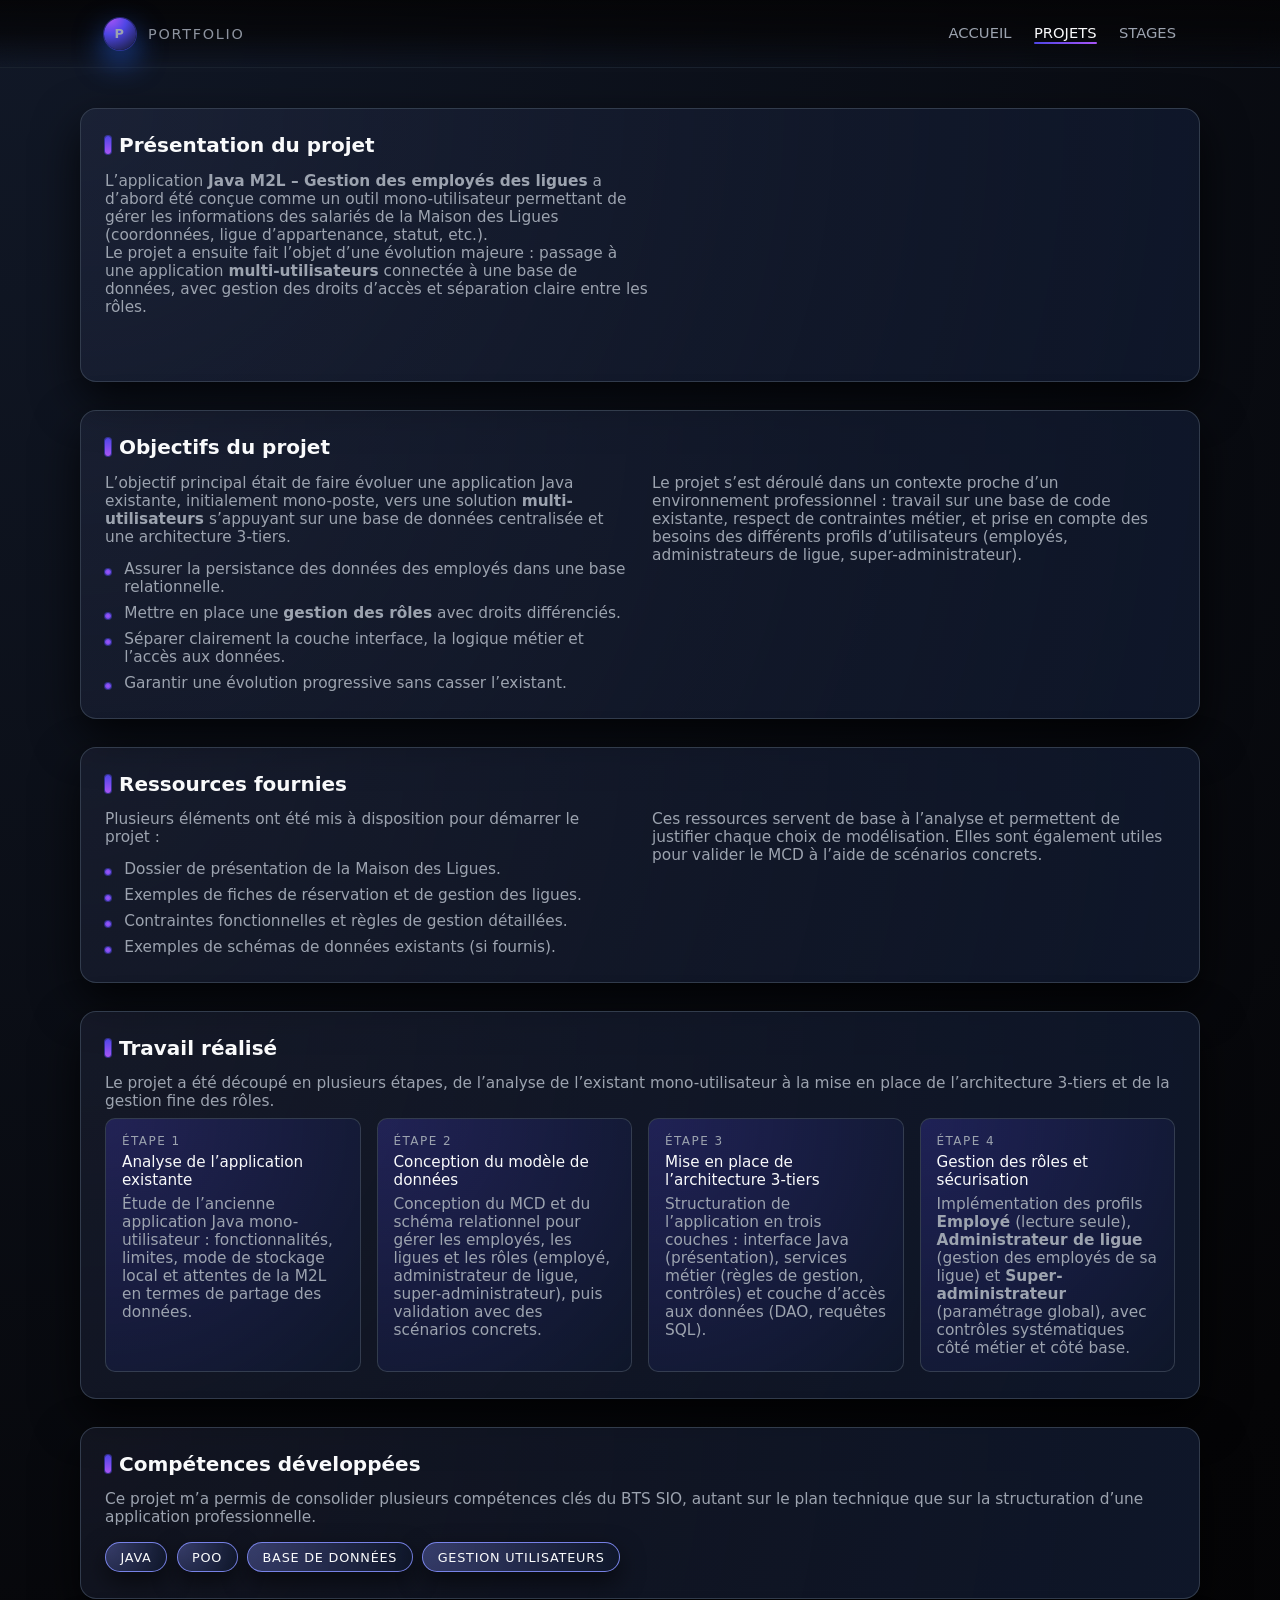
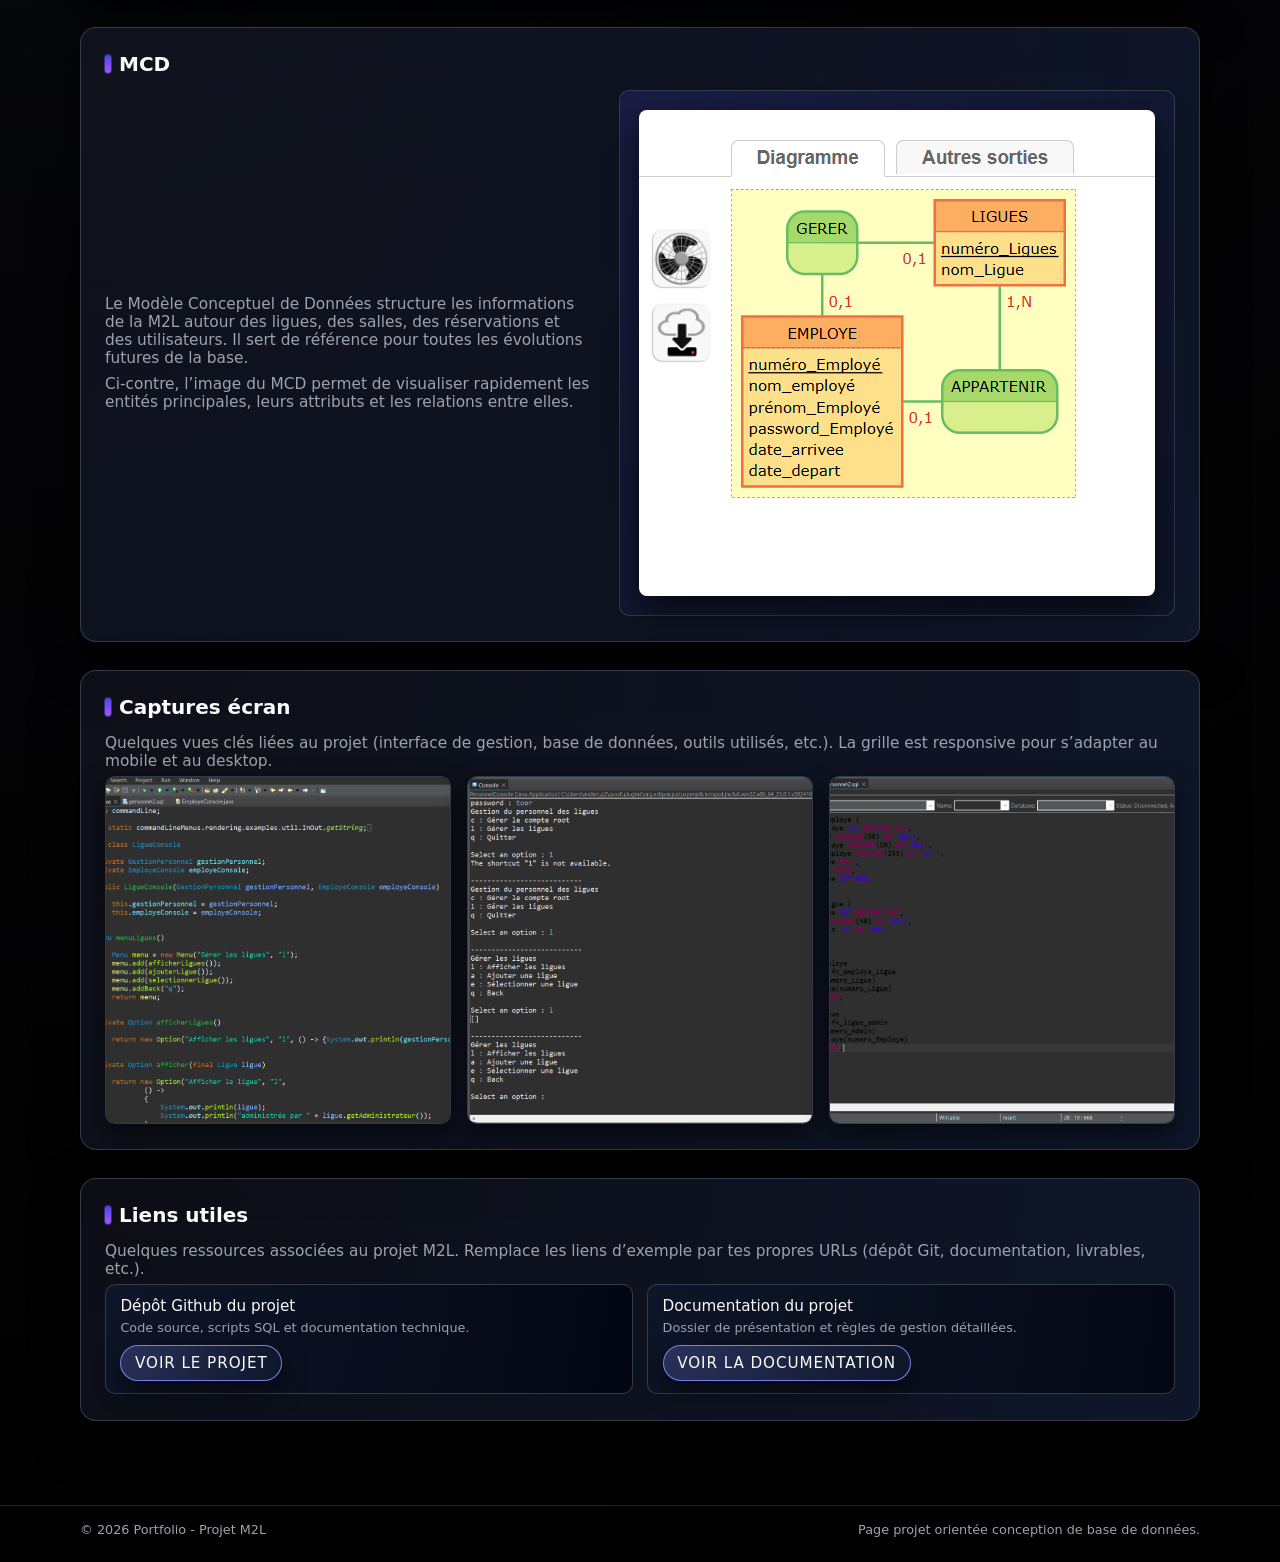
==== projets.html @ 4ee7e71b "Ajout des pages projets et stages + modification index" ====
<!DOCTYPE html>
<html lang="fr">
<head>
  <meta charset="UTF-8" />
  <meta name="viewport" content="width=device-width, initial-scale=1.0" />
  <title>Projet M2L - Portfolio</title>
  <link rel="stylesheet" href="Styles.css">
</head>
<body>
  <div class="page">
    <header>
      <div class="header-inner">
        <a href="index.html" class="logo">
          <div class="logo-mark">P</div>
          <span>PORTFOLIO</span>
        </a>
        <nav>
          <a href="index.html" class="nav-link">ACCUEIL</a>
          <a href="projets.html" class="nav-link active">PROJETS</a>
          <a href="stages.html" class="nav-link">STAGES</a>
        </nav>
      </div>
    </header>

    <main>
      <section class="container" id="presentation">
        <h2>Présentation du projet</h2>
        <div class="intro">
          <div class="intro-text">
            <p>
              L’application <strong>Java M2L – Gestion des employés des ligues</strong> a d’abord été conçue
              comme un outil mono-utilisateur permettant de gérer les informations des salariés de la Maison
              des Ligues (coordonnées, ligue d’appartenance, statut, etc.).
            </p>
            <p class="muted">
              Le projet a ensuite fait l’objet d’une évolution majeure : passage à une application
              <strong>multi-utilisateurs</strong> connectée à une base de données, avec gestion des droits
              d’accès et séparation claire entre les rôles.
            </p>
          </div>
         
        </div>
      </section>

      <section class="container" id="objectifs">
        <h2>Objectifs du projet</h2>
        <div class="grid-2">
          <div class="text-block">
            <p>
              L’objectif principal était de faire évoluer une application Java existante, initialement
              mono-poste, vers une solution <strong>multi-utilisateurs</strong> s’appuyant sur une base de
              données centralisée et une architecture 3-tiers.
            </p>
            <ul class="list">
              <li>Assurer la persistance des données des employés dans une base relationnelle.</li>
              <li>Mettre en place une <strong>gestion des rôles</strong> avec droits différenciés.</li>
              <li>Séparer clairement la couche interface, la logique métier et l’accès aux données.</li>
              <li>Garantir une évolution progressive sans casser l’existant.</li>
            </ul>
          </div>
          <div class="text-block">
            <p class="muted">
              Le projet s’est déroulé dans un contexte proche d’un environnement professionnel&nbsp;:
              travail sur une base de code existante, respect de contraintes métier, et prise en compte des
              besoins des différents profils d’utilisateurs (employés, administrateurs de ligue,
              super-administrateur).
            </p>
          </div>
        </div>
      </section>

      <section class="container" id="ressources">
        <h2>Ressources fournies</h2>
        <div class="grid-2">
          <div class="text-block">
            <p>Plusieurs éléments ont été mis à disposition pour démarrer le projet :</p>
            <ul class="list">
              <li>Dossier de présentation de la Maison des Ligues.</li>
              <li>Exemples de fiches de réservation et de gestion des ligues.</li>
              <li>Contraintes fonctionnelles et règles de gestion détaillées.</li>
              <li>Exemples de schémas de données existants (si fournis).</li>
            </ul>
          </div>
          <div class="text-block">
            <p class="muted">
              Ces ressources servent de base à l’analyse et permettent de justifier chaque choix de
              modélisation. Elles sont également utiles pour valider le MCD à l’aide de scénarios concrets.
            </p>
          </div>
        </div>
      </section>

      <section class="container" id="travail">
        <h2>Travail réalisé</h2>
        <p class="muted">
          Le projet a été découpé en plusieurs étapes, de l’analyse de l’existant mono-utilisateur à la mise
          en place de l’architecture 3-tiers et de la gestion fine des rôles.
        </p>
        <div class="work-steps">
          <div class="step-card">
            <span class="step-label">Étape 1</span>
            <span class="step-title">Analyse de l’application existante</span>
            <p class="muted">
              Étude de l’ancienne application Java mono-utilisateur&nbsp;: fonctionnalités, limites,
              mode de stockage local et attentes de la M2L en termes de partage des données.
            </p>
          </div>
          <div class="step-card">
            <span class="step-label">Étape 2</span>
            <span class="step-title">Conception du modèle de données</span>
            <p class="muted">
              Conception du MCD et du schéma relationnel pour gérer les employés, les ligues et les rôles
              (employé, administrateur de ligue, super-administrateur), puis validation avec des scénarios
              concrets.
            </p>
          </div>
          <div class="step-card">
            <span class="step-label">Étape 3</span>
            <span class="step-title">Mise en place de l’architecture 3-tiers</span>
            <p class="muted">
              Structuration de l’application en trois couches&nbsp;: interface Java (présentation), services
              métier (règles de gestion, contrôles) et couche d’accès aux données (DAO, requêtes SQL).
            </p>
          </div>
          <div class="step-card">
            <span class="step-label">Étape 4</span>
            <span class="step-title">Gestion des rôles et sécurisation</span>
            <p class="muted">
              Implémentation des profils <strong>Employé</strong> (lecture seule), <strong>Administrateur de
              ligue</strong> (gestion des employés de sa ligue) et <strong>Super-administrateur</strong>
              (paramétrage global), avec contrôles systématiques côté métier et côté base.
            </p>
          </div>
        </div>
      </section>

      <section class="container" id="competences">
        <h2>Compétences développées</h2>
        <p class="muted">
          Ce projet m’a permis de consolider plusieurs compétences clés du BTS SIO, autant sur le plan
          technique que sur la structuration d’une application professionnelle.
        </p>
        <div class="skills-badges">
          <span class="skill-badge">Java</span>
          <span class="skill-badge">POO</span>
          <span class="skill-badge">Base de données</span>
          <span class="skill-badge">Gestion utilisateurs</span>
        </div>
      </section>

      <section class="container" id="mcd">
        <h2>MCD</h2>
        <div class="mcd-wrapper">
          <div class="text-block">
            <p>
              Le Modèle Conceptuel de Données structure les informations de la M2L autour des ligues, des
              salles, des réservations et des utilisateurs. Il sert de référence pour toutes les évolutions
              futures de la base.
            </p>
            <p class="muted">
              Ci-contre, l’image du MCD permet de visualiser rapidement les entités principales, leurs
              attributs et les relations entre elles.
            </p>
          </div>
          <div class="mcd-placeholder">
            <img src="Asset/images/mcd44.png" alt="Modèle conceptuel de données de l'application Java M2L" />
          </div>
        </div>
      </section>

      <section class="container" id="captures">
        <h2>Captures écran</h2>
        <p class="muted">
          Quelques vues clés liées au projet (interface de gestion, base de données, outils utilisés, etc.).
          La grille est responsive pour s’adapter au mobile et au desktop.
        </p>
        <div class="captures-grid">
          <div class="card capture-card">
            <img src="Asset/images/interface.png" alt="Interface principale application M2L" />
          </div>
          <div class="card capture-card">
            <img src="Asset/images/console.png" alt="Gestion des employés et des ligues dans l'application M2L" />
          </div>
          <div class="card capture-card">
            <img src="Asset/images/BDD.png" alt="Écran d'administration et gestion des utilisateurs M2L" />
          </div>
        </div>
      </section>

      <section class="container" id="liens">
        <h2>Liens utiles</h2>
        <p class="muted">
          Quelques ressources associées au projet M2L. Remplace les liens d’exemple par tes propres URLs
          (dépôt Git, documentation, livrables, etc.).
        </p>
        <div class="links-list">
          <div class="link-item">
            <div class="link-title">Dépôt Github du projet</div>
            <small>Code source, scripts SQL et documentation technique.</small>
            <a href="https://github.com/diarah-zr/atelier-pro-e" target="_blank" rel="noopener noreferrer" class="btn-link">Voir le projet</a>
          </div>
          <div class="link-item">
            <div class="link-title">Documentation du projet</div>
            <small>Dossier de présentation et règles de gestion détaillées.</small>
            <a href="https://moodle.alexandre-mesle.com/mod/page/view.php?id=1007" target="_blank" rel="noopener noreferrer" class="btn-link">Voir la documentation</a>
          </div>
        </div>
      </section>
    </main>

    <footer>
      <div class="footer-inner">
        <span>© <span id="year"></span> Portfolio - Projet M2L</span>
        <span>Page projet orientée conception de base de données.</span>
      </div>
    </footer>

    <div class="lightbox" id="lightbox" aria-hidden="true">
      <div class="lightbox-inner">
        <button class="lightbox-close" type="button" aria-label="Fermer l’aperçu de l’image">&times;</button>
        <img src="" alt="" class="lightbox-image" />
      </div>
    </div>
  </div>

  <script src="Script.js"></script>
</body>
</html>
---- Styles.css ----
:root {
    --bg-color: #050507;
    --card-bg: #0f1015;
    --accent: #4f46e5;
    --accent-soft: rgba(79, 70, 229, 0.15);
    --text-main: #f9fafb;
    --text-muted: #9ca3af;
    --border-subtle: #1f2933;
    --radius-lg: 16px;
    --radius-md: 10px;
    --shadow-soft: 0 18px 45px rgba(0, 0, 0, 0.75);
    --shadow-subtle: 0 10px 30px rgba(0, 0, 0, 0.6);
    --transition-fast: 180ms ease-out;
  }

  * {
    box-sizing: border-box;
    margin: 0;
    padding: 0;
  }

  body {
    min-height: 100vh;
    font-family: system-ui, -apple-system, BlinkMacSystemFont, "Segoe UI", sans-serif;
    background: radial-gradient(circle at top left, #111827 0, #050507 55%, #000 100%);
    color: var(--text-main);
    -webkit-font-smoothing: antialiased;
  }

  a {
    color: inherit;
    text-decoration: none;
  }

  .page {
    display: flex;
    flex-direction: column;
    min-height: 100vh;
  }

  header {
    position: sticky;
    top: 0;
    z-index: 50;
    backdrop-filter: blur(14px);
    background: linear-gradient(to bottom, rgba(5, 5, 7, 0.95), rgba(5, 5, 7, 0.75), transparent);
    border-bottom: 1px solid rgba(31, 41, 55, 0.8);
  }

  .header-inner {
    max-width: 1120px;
    margin: 0 auto;
    padding: 1.1rem 1.5rem;
    display: flex;
    align-items: center;
    justify-content: space-between;
    gap: 1.5rem;
  }

  .logo {
    display: flex;
    align-items: center;
    gap: 0.75rem;
    letter-spacing: 0.12em;
    font-size: 0.9rem;
    text-transform: uppercase;
    color: var(--text-muted);
  }

  .logo-mark {
    width: 32px;
    height: 32px;
    border-radius: 999px;
    background: radial-gradient(circle at 20% 0, #a855f7, #4f46e5 40%, #111827 100%);
    box-shadow:
      0 0 0 1px rgba(79, 70, 229, 0.45),
      0 12px 30px rgba(37, 99, 235, 0.7);
    display: flex;
    align-items: center;
    justify-content: center;
    font-weight: 700;
    font-size: 0.8rem;
  }

  .logo span:last-child {
    opacity: 0.9;
  }

  nav {
    display: flex;
    align-items: center;
    gap: 1.4rem;
    font-size: 0.92rem;
  }

  .nav-link {
    position: relative;
    color: var(--text-muted);
    padding-bottom: 0.2rem;
    transition: color var(--transition-fast);
  }

  .nav-link::after {
    content: "";
    position: absolute;
    left: 0;
    bottom: 0;
    width: 0;
    height: 2px;
    border-radius: 999px;
    background: linear-gradient(to right, #4f46e5, #a855f7);
    transition: width var(--transition-fast);
  }

  .nav-link:hover {
    color: var(--text-main);
  }

  .nav-link:hover::after {
    width: 100%;
  }

  .nav-link.active {
    color: var(--text-main);
  }

  .nav-link.active::after {
    width: 100%;
  }

  main {
    flex: 1;
    padding: 2.5rem 1.5rem 3.5rem;
  }

  .intro {
    max-width: 1120px;
    margin: 0 auto 2.5rem;
    display: grid;
    grid-template-columns: minmax(0, 2.2fr) minmax(0, 1.3fr);
    gap: 2.5rem;
    align-items: center;
  }

  .intro-text h1 {
    font-size: clamp(2.1rem, 3vw, 2.6rem);
    line-height: 1.2;
    margin-bottom: 0.9rem;
  }

  .intro-text h1 span {
    background: linear-gradient(to right, #6366f1, #a855f7);
    -webkit-background-clip: text;
    color: transparent;
  }

  .intro-text p {
    color: var(--text-muted);
    font-size: 0.98rem;
    max-width: 34rem;
  }

  .intro-meta {
    display: grid;
    grid-template-columns: repeat(auto-fit, minmax(110px, 1fr));
    gap: 0.9rem;
  }

  .pill {
    border-radius: 999px;
    padding: 0.65rem 0.9rem;
    border: 1px solid rgba(55, 65, 81, 0.9);
    background: radial-gradient(circle at top left, rgba(79, 70, 229, 0.2), rgba(15, 23, 42, 0.95));
    box-shadow: var(--shadow-subtle);
    display: flex;
    flex-direction: column;
    gap: 0.12rem;
  }

  .pill-label {
    font-size: 0.7rem;
    text-transform: uppercase;
    letter-spacing: 0.12em;
    color: var(--text-muted);
  }

  .pill-value {
    font-size: 0.86rem;
  }

  section.container {
    max-width: 1120px;
    margin: 0 auto 1.75rem;
    padding: 1.5rem 1.5rem 1.6rem;
    border-radius: var(--radius-lg);
    background: radial-gradient(circle at top left, rgba(148, 163, 253, 0.08), rgba(15, 23, 42, 0.98));
    border: 1px solid rgba(55, 65, 81, 0.9);
    box-shadow: var(--shadow-soft);
  }

  section.container h2 {
    font-size: 1.25rem;
    margin-bottom: 0.9rem;
    display: flex;
    align-items: center;
    gap: 0.5rem;
  }

  section.container h2::before {
    content: "";
    width: 6px;
    height: 18px;
    border-radius: 999px;
    background: linear-gradient(to bottom, #4f46e5, #a855f7);
    box-shadow: 0 0 0 1px rgba(79, 70, 229, 0.55);
  }

  section.container p,
  section.container li {
    font-size: 0.96rem;
    color: var(--text-muted);
  }

  .text-block {
    display: flex;
    flex-direction: column;
    gap: 0.5rem;
  }

  .muted {
    color: var(--text-muted);
  }

  .skills-badges {
    display: flex;
    flex-wrap: wrap;
    gap: 0.6rem;
    margin-top: 1rem;
  }

  .skill-badge {
    padding: 0.4rem 0.9rem;
    border-radius: 999px;
    font-size: 0.8rem;
    letter-spacing: 0.06em;
    text-transform: uppercase;
    border: 1px solid rgba(129, 140, 248, 0.9);
    background:
      radial-gradient(circle at top left, rgba(129, 140, 248, 0.35), rgba(15, 23, 42, 0.95));
    box-shadow: 0 10px 25px rgba(0, 0, 0, 0.55);
    color: var(--text-main);
    white-space: nowrap;
    transition:
      transform var(--transition-fast),
      box-shadow var(--transition-fast),
      border-color var(--transition-fast),
      background var(--transition-fast);
  }

  .skill-badge:hover {
    transform: translateY(-2px);
    box-shadow: var(--shadow-subtle);
    border-color: rgba(196, 181, 253, 0.95);
    background:
      radial-gradient(circle at top left, rgba(196, 181, 253, 0.4), rgba(15, 23, 42, 0.98));
  }

  .lightbox {
    position: fixed;
    inset: 0;
    background: rgba(0, 0, 0, 0.8);
    display: flex;
    align-items: center;
    justify-content: center;
    opacity: 0;
    pointer-events: none;
    transition: opacity var(--transition-fast);
    z-index: 90;
  }

  .lightbox.is-open {
    opacity: 1;
    pointer-events: auto;
  }

  .lightbox-inner {
    position: relative;
    max-width: 90vw;
    max-height: 85vh;
    border-radius: var(--radius-lg);
    background: radial-gradient(circle at top left, rgba(55, 65, 81, 0.6), rgba(15, 23, 42, 0.98));
    border: 1px solid rgba(55, 65, 81, 0.9);
    box-shadow: 0 25px 70px rgba(0, 0, 0, 0.9);
    overflow: hidden;
    transform: scale(0.96);
    opacity: 0.98;
    transition: transform var(--transition-fast);
  }

  .lightbox.is-open .lightbox-inner {
    transform: scale(1);
  }

  .lightbox-image {
    display: block;
    max-width: 90vw;
    max-height: 85vh;
    width: auto;
    height: auto;
    object-fit: contain;
  }

  .lightbox-close {
    position: absolute;
    top: 0.75rem;
    right: 0.85rem;
    width: 32px;
    height: 32px;
    border-radius: 999px;
    border: 1px solid rgba(148, 163, 253, 0.9);
    background: rgba(15, 23, 42, 0.95);
    color: var(--text-main);
    font-size: 1.3rem;
    line-height: 1;
    cursor: pointer;
    display: flex;
    align-items: center;
    justify-content: center;
    transition:
      background var(--transition-fast),
      transform var(--transition-fast),
      box-shadow var(--transition-fast);
  }

  .lightbox-close:hover {
    background: rgba(55, 65, 81, 0.95);
    transform: translateY(-1px);
    box-shadow: 0 10px 25px rgba(0, 0, 0, 0.7);
  }

  .grid-2 {
    display: grid;
    grid-template-columns: repeat(2, minmax(0, 1fr));
    gap: 1.5rem;
  }

  .list {
    list-style: none;
    display: flex;
    flex-direction: column;
    gap: 0.5rem;
    margin-top: 0.4rem;
  }

  .list li {
    position: relative;
    padding-left: 1.2rem;
  }

  .list li::before {
    content: "";
    position: absolute;
    left: 0;
    top: 0.55rem;
    width: 6px;
    height: 6px;
    border-radius: 999px;
    background: radial-gradient(circle, #a855f7, #4f46e5);
    box-shadow: 0 0 0 1px rgba(79, 70, 229, 0.5);
  }

  .work-steps {
    display: grid;
    grid-template-columns: repeat(auto-fit, minmax(210px, 1fr));
    gap: 1rem;
    margin-top: 0.5rem;
  }

  .step-card {
    border-radius: var(--radius-md);
    border: 1px solid rgba(55, 65, 81, 0.9);
    background: radial-gradient(circle at top left, rgba(79, 70, 229, 0.25), rgba(15, 23, 42, 0.98));
    padding: 0.9rem 1rem;
    display: flex;
    flex-direction: column;
    gap: 0.35rem;
  }

  .step-label {
    font-size: 0.75rem;
    text-transform: uppercase;
    letter-spacing: 0.12em;
    color: var(--text-muted);
  }

  .step-title {
    font-size: 0.95rem;
    font-weight: 500;
  }

  .mcd-wrapper {
    display: grid;
    grid-template-columns: minmax(0, 1.4fr) minmax(0, 1.6fr);
    gap: 1.75rem;
    align-items: center;
    margin-top: 0.3rem;
  }

  .mcd-placeholder {
    border-radius: var(--radius-md);
    border: 1px solid rgba(55, 65, 81, 0.9);
    background: radial-gradient(circle at top left, rgba(79, 70, 229, 0.18), rgba(15, 23, 42, 0.98));
    padding: 1.2rem;
    display: flex;
    flex-direction: column;
    justify-content: center;
    align-items: center;
    text-align: center;
  }

  .mcd-placeholder img {
    max-width: 600px;
    width: 100%;
    height: auto;
    border-radius: calc(var(--radius-md) - 2px);
    box-shadow: 0 14px 35px rgba(0, 0, 0, 0.7);
    display: block;
  }

  .captures-grid {
    display: grid;
    grid-template-columns: repeat(3, minmax(0, 1fr));
    gap: 1rem;
    margin-top: 0.4rem;
  }

  .capture-card,
  .card {
    position: relative;
    overflow: hidden;
    border-radius: var(--radius-md);
    border: 1px solid rgba(55, 65, 81, 0.9);
    background: radial-gradient(circle at top left, rgba(17, 24, 39, 0.9), rgba(3, 7, 18, 0.9));
    min-height: 160px;
    display: flex;
    align-items: center;
    justify-content: center;
    color: var(--text-muted);
    font-size: 0.9rem;
    text-align: center;
    padding: 0;
    cursor: default;
    box-shadow: 0 10px 25px rgba(0, 0, 0, 0.6);
    transition:
      transform var(--transition-fast),
      box-shadow var(--transition-fast),
      border-color var(--transition-fast);
  }

  .capture-card::after,
  .card::after {
    content: "";
    position: absolute;
    inset: 0;
    background: radial-gradient(circle at top left, rgba(79, 70, 229, 0.25), transparent 60%);
    opacity: 0;
    transition: opacity var(--transition-fast);
    pointer-events: none;
  }

  .capture-card img,
  .card img {
    width: 100%;
    height: 100%;
    object-fit: cover;
    border-radius: calc(var(--radius-md) - 2px);
    transform: scale(1);
    transition: transform var(--transition-fast);
    display: block;
  }

  .capture-card:hover,
  .card:hover {
    transform: translateY(-4px);
    box-shadow: var(--shadow-subtle);
    border-color: rgba(129, 140, 248, 0.9);
  }

  .capture-card:hover::after,
  .card:hover::after {
    opacity: 1;
  }

  .capture-card:hover img,
  .card:hover img {
    transform: scale(1.03);
  }

  .links-list {
    display: grid;
    grid-template-columns: repeat(auto-fit, minmax(210px, 1fr));
    gap: 0.9rem;
    margin-top: 0.4rem;
  }

  .link-item {
    border-radius: var(--radius-md);
    border: 1px solid rgba(55, 65, 81, 0.9);
    background: radial-gradient(circle at top left, rgba(15, 23, 42, 0.95), rgba(3, 7, 18, 0.95));
    padding: 0.75rem 0.9rem;
    display: flex;
    flex-direction: column;
    gap: 0.3rem;
    transition: border-color var(--transition-fast), box-shadow var(--transition-fast), transform var(--transition-fast);
  }

  .link-title {
    font-size: 0.95rem;
    color: var(--text-main);
  }

  .link-item a {
    font-size: 0.95rem;
    color: var(--text-main);
  }

  .btn-link {
    align-self: flex-start;
    margin-top: 0.35rem;
    padding: 0.5rem 0.85rem;
    border-radius: 999px;
    border: 1px solid rgba(129, 140, 248, 0.9);
    background: radial-gradient(circle at top left, rgba(129, 140, 248, 0.25), rgba(15, 23, 42, 0.95));
    box-shadow: 0 10px 25px rgba(0, 0, 0, 0.55);
    font-size: 0.82rem;
    letter-spacing: 0.06em;
    text-transform: uppercase;
    transition:
      transform var(--transition-fast),
      box-shadow var(--transition-fast),
      border-color var(--transition-fast),
      background var(--transition-fast);
  }

  .btn-link:hover {
    transform: translateY(-1px);
    box-shadow: var(--shadow-subtle);
    border-color: rgba(196, 181, 253, 0.95);
    background: radial-gradient(circle at top left, rgba(196, 181, 253, 0.28), rgba(15, 23, 42, 0.98));
  }

  .link-item small {
    font-size: 0.8rem;
    color: var(--text-muted);
  }

  .link-item:hover {
    border-color: rgba(129, 140, 248, 0.95);
    transform: translateY(-2px);
    box-shadow: var(--shadow-subtle);
  }

  footer {
    border-top: 1px solid rgba(31, 41, 55, 0.9);
    padding: 1rem 1.5rem 1.6rem;
    color: var(--text-muted);
    font-size: 0.8rem;
  }

  .footer-inner {
    max-width: 1120px;
    margin: 0 auto;
    display: flex;
    justify-content: space-between;
    gap: 1rem;
    flex-wrap: wrap;
  }

  /* Responsif */
  @media (max-width: 1024px) {
    .captures-grid {
      grid-template-columns: repeat(2, minmax(0, 1fr));
    }
  }

  @media (max-width: 900px) {
    .intro {
      grid-template-columns: minmax(0, 1fr);
    }

    .intro-meta {
      max-width: 20rem;
    }

    .mcd-wrapper {
      grid-template-columns: minmax(0, 1fr);
    }
  }

  @media (max-width: 720px) {
    .header-inner {
      padding-inline: 1.1rem;
    }

    nav {
      gap: 1rem;
      font-size: 0.86rem;
    }

    main {
      padding-inline: 1.1rem;
      padding-top: 2rem;
    }

    section.container {
      padding-inline: 1.2rem;
    }

    .grid-2 {
      grid-template-columns: minmax(0, 1fr);
    }

    .captures-grid {
      grid-template-columns: minmax(0, 1fr);
    }
  }
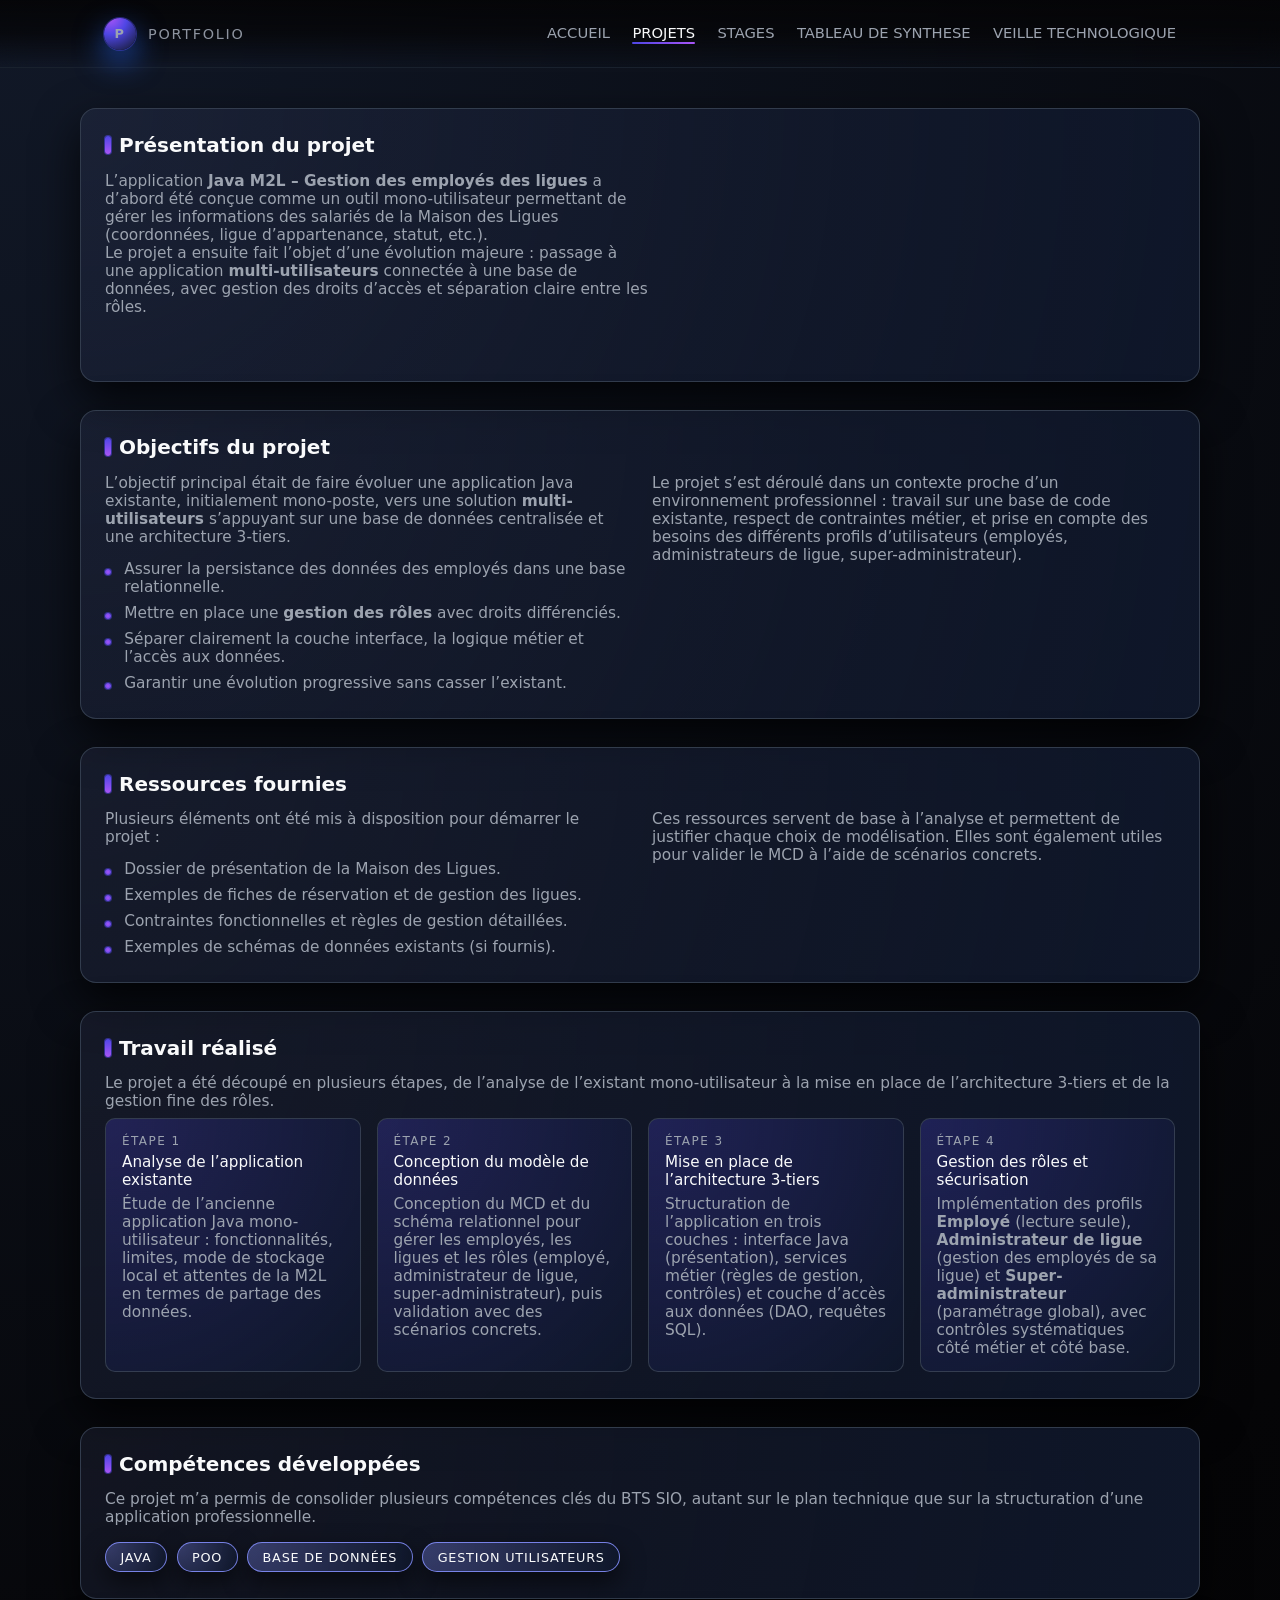
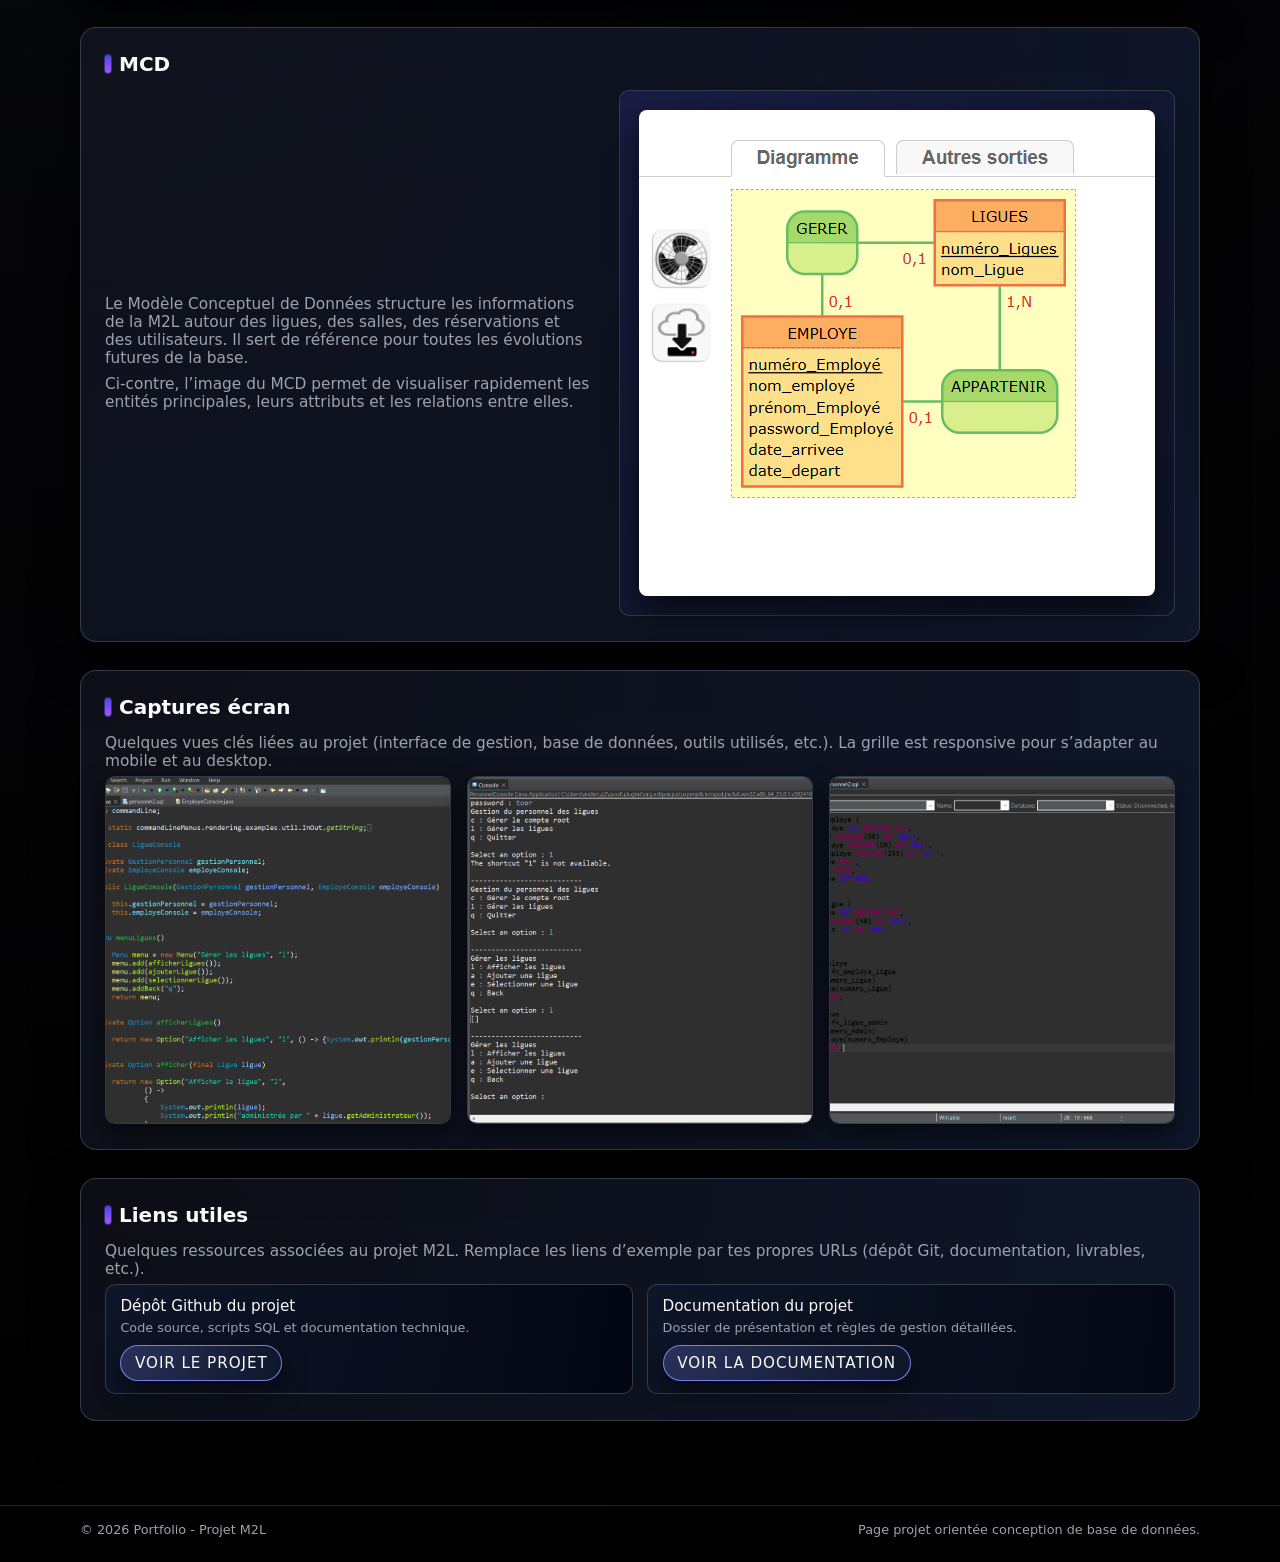
==== commit bbe4a01c: "Ajout des pages tableau et veille" ====
--- a/projets.html
+++ b/projets.html
@@ -18,6 +18,8 @@
           <a href="index.html" class="nav-link">ACCUEIL</a>
           <a href="projets.html" class="nav-link active">PROJETS</a>
           <a href="stages.html" class="nav-link">STAGES</a>
+          <a href="tableau-synthese.html" class="nav-link">TABLEAU DE SYNTHESE</a>
+          <a href="veille-technologique.html" class="nav-link">VEILLE TECHNOLOGIQUE</a>
         </nav>
       </div>
     </header>
--- a/Styles.css
+++ b/Styles.css
@@ -549,6 +549,44 @@
     background: radial-gradient(circle at top left, rgba(196, 181, 253, 0.28), rgba(15, 23, 42, 0.98));
   }
 
+  /* Tableau de synthèse */
+  .synthese-wrapper {
+    display: flex;
+    flex-direction: column;
+    gap: 1.1rem;
+  }
+
+  .synthese-viewer {
+    border-radius: var(--radius-md);
+    border: 1px dashed rgba(75, 85, 99, 0.9);
+    background: radial-gradient(circle at top left, rgba(31, 41, 55, 0.75), rgba(3, 7, 18, 0.95));
+    padding: 1.4rem 1.2rem;
+    min-height: 220px;
+    display: flex;
+    align-items: center;
+    justify-content: center;
+    text-align: center;
+  }
+
+  .synthese-viewer img,
+  .synthese-viewer iframe {
+    max-width: 100%;
+    max-height: 70vh;
+    border-radius: calc(var(--radius-md) - 2px);
+    border: 1px solid rgba(55, 65, 81, 0.9);
+    box-shadow: 0 18px 40px rgba(0, 0, 0, 0.8);
+    background: #000;
+  }
+
+  .synthese-placeholder-text {
+    font-size: 0.9rem;
+    color: var(--text-muted);
+  }
+
+  .synthese-actions {
+    margin-top: 0.3rem;
+  }
+
   .link-item small {
     font-size: 0.8rem;
     color: var(--text-muted);
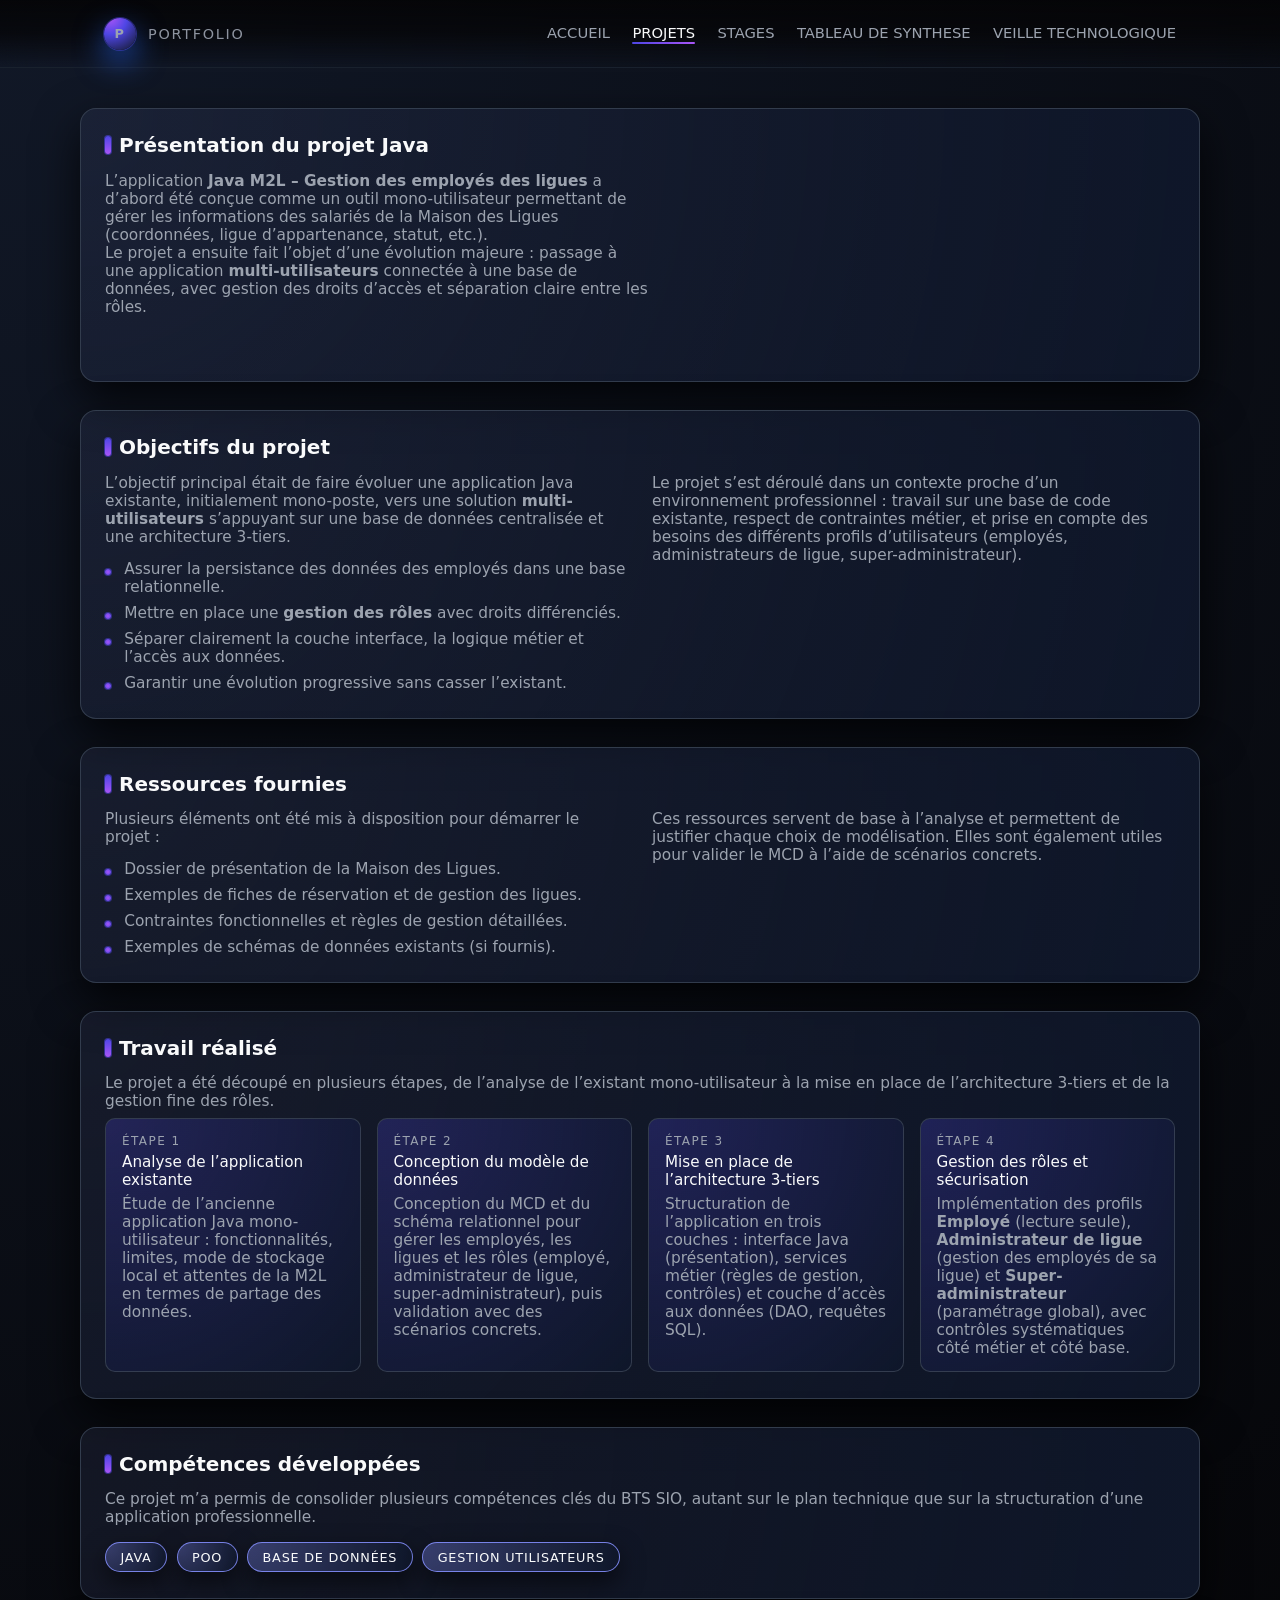
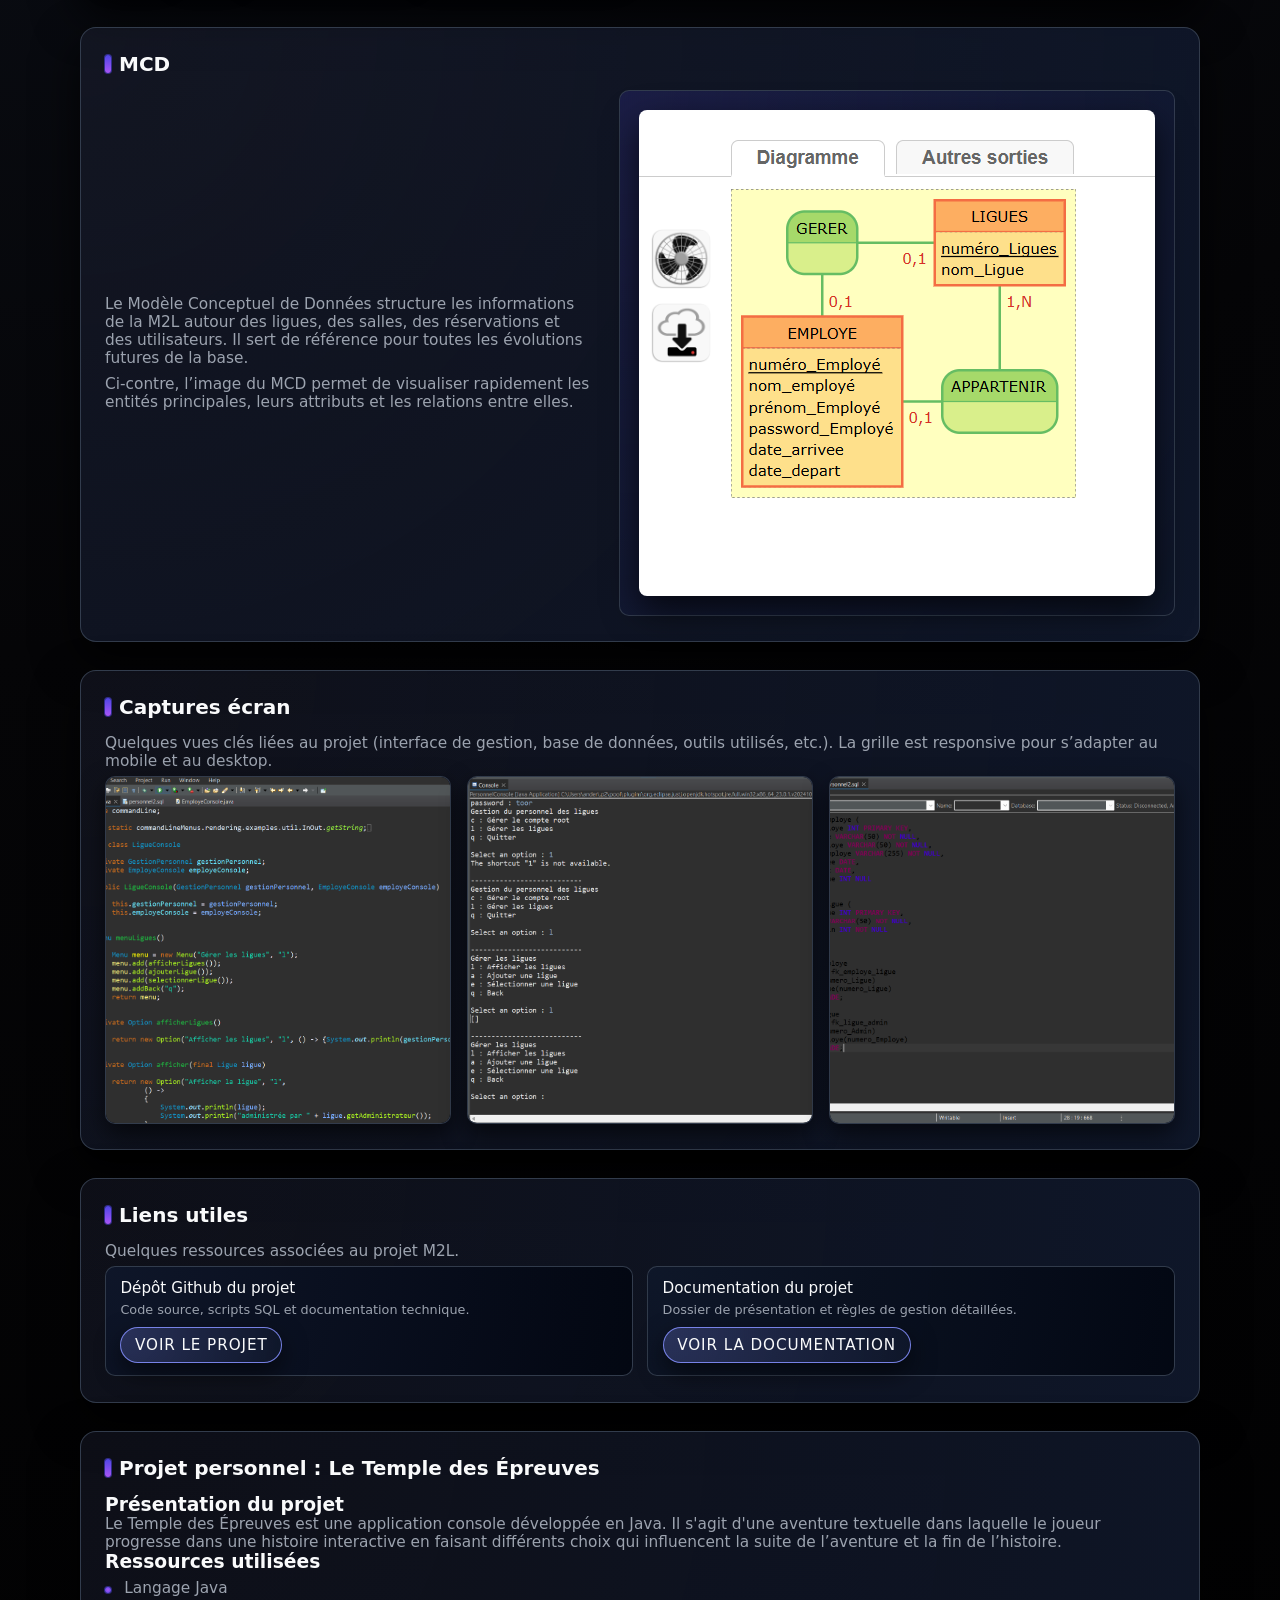
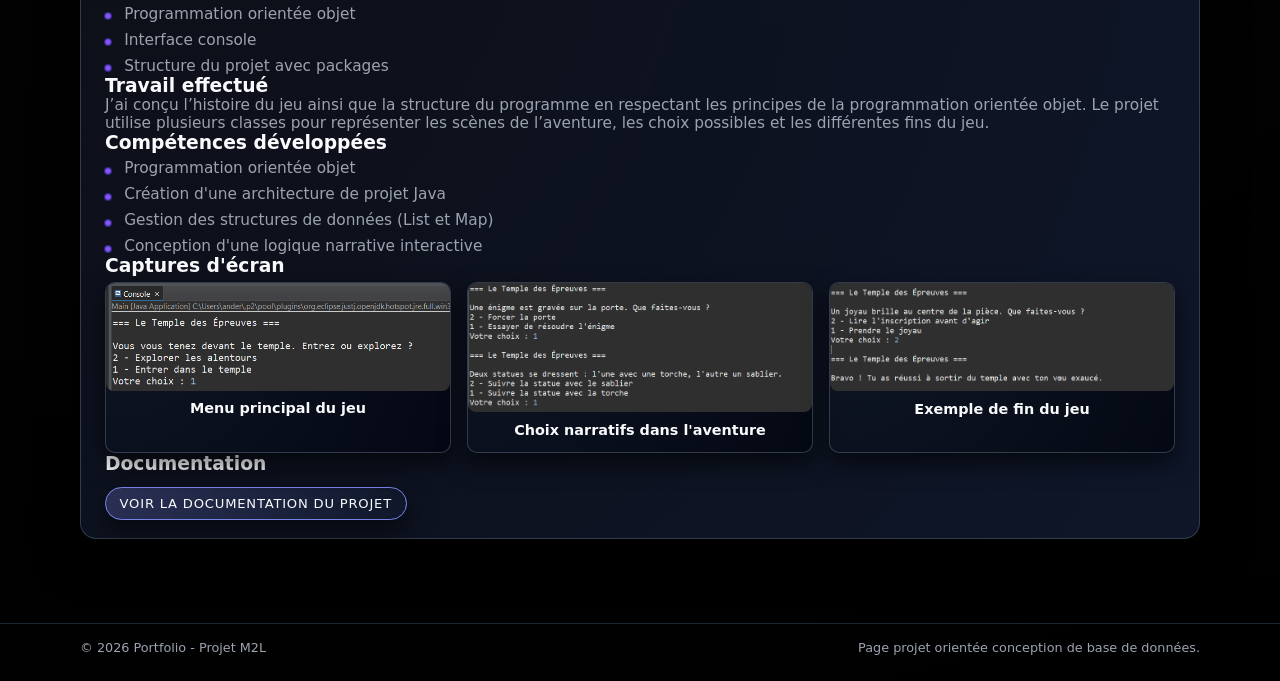
==== commit b56ce523: "maj" ====
--- a/projets.html
+++ b/projets.html
@@ -26,7 +26,7 @@
 
     <main>
       <section class="container" id="presentation">
-        <h2>Présentation du projet</h2>
+        <h2>Présentation du projet Java</h2>
         <div class="intro">
           <div class="intro-text">
             <p>
@@ -178,13 +178,13 @@
         </p>
         <div class="captures-grid">
           <div class="card capture-card">
-            <img src="Asset/images/interface.png" alt="Interface principale application M2L" />
+            <img src="Asset/images/interface.png" alt="Interface principale application M2L" class="lightbox-trigger" />
           </div>
           <div class="card capture-card">
-            <img src="Asset/images/console.png" alt="Gestion des employés et des ligues dans l'application M2L" />
+            <img src="Asset/images/console.png" alt="Gestion des employés et des ligues dans l'application M2L" class="lightbox-trigger" />
           </div>
           <div class="card capture-card">
-            <img src="Asset/images/BDD.png" alt="Écran d'administration et gestion des utilisateurs M2L" />
+            <img src="Asset/images/BDD.png" alt="Écran d'administration et gestion des utilisateurs M2L" class="lightbox-trigger" />
           </div>
         </div>
       </section>
@@ -192,8 +192,7 @@
       <section class="container" id="liens">
         <h2>Liens utiles</h2>
         <p class="muted">
-          Quelques ressources associées au projet M2L. Remplace les liens d’exemple par tes propres URLs
-          (dépôt Git, documentation, livrables, etc.).
+          Quelques ressources associées au projet M2L.
         </p>
         <div class="links-list">
           <div class="link-item">
@@ -207,6 +206,66 @@
             <a href="https://moodle.alexandre-mesle.com/mod/page/view.php?id=1007" target="_blank" rel="noopener noreferrer" class="btn-link">Voir la documentation</a>
           </div>
         </div>
+      </section>
+
+      <section class="container" id="projet-temple-epreuves">
+        <h2>Projet personnel : Le Temple des Épreuves</h2>
+
+        <h3>Présentation du projet</h3>
+        <p>
+          Le Temple des Épreuves est une application console développée en Java.
+          Il s'agit d'une aventure textuelle dans laquelle le joueur progresse dans une
+          histoire interactive en faisant différents choix qui influencent la suite
+          de l’aventure et la fin de l’histoire.
+        </p>
+
+        <h3>Ressources utilisées</h3>
+        <ul class="list">
+          <li>Langage Java</li>
+          <li>Programmation orientée objet</li>
+          <li>Interface console</li>
+          <li>Structure du projet avec packages</li>
+        </ul>
+
+        <h3>Travail effectué</h3>
+        <p>
+          J’ai conçu l’histoire du jeu ainsi que la structure du programme en respectant
+          les principes de la programmation orientée objet. Le projet utilise plusieurs
+          classes pour représenter les scènes de l’aventure, les choix possibles et les
+          différentes fins du jeu.
+        </p>
+
+        <h3>Compétences développées</h3>
+        <ul class="list">
+          <li>Programmation orientée objet</li>
+          <li>Création d'une architecture de projet Java</li>
+          <li>Gestion des structures de données (List et Map)</li>
+          <li>Conception d'une logique narrative interactive</li>
+        </ul>
+
+        <h3>Captures d'écran</h3>
+        <div class="cards-grid">
+          <div class="card">
+            <img src="Asset/images/TDE1.png" class="lightbox-trigger" alt="Capture écran 1">
+            <h4>Menu principal du jeu</h4>
+          </div>
+
+          <div class="card">
+            <img src="Asset/images/TDE2.png" class="lightbox-trigger" alt="Capture écran 2">
+            <h4>Choix narratifs dans l'aventure</h4>
+          </div>
+
+          <div class="card">
+            <img src="Asset/images/TDE3.png" class="lightbox-trigger" alt="Capture écran 3">
+            <h4>Exemple de fin du jeu</h4>
+          </div>
+        </div>
+
+        <h3>Documentation</h3>
+        <br>
+        <a href="assets/docs/sujet-histoire-narrative.pdf" target="_blank" class="btn-link">
+          Voir la documentation du projet
+        </a>
       </section>
     </main>
 
--- a/Styles.css
+++ b/Styles.css
@@ -496,6 +496,31 @@
     transform: scale(1.03);
   }
 
+  /* Grille de cards génériques (galeries, projets, etc.) */
+  .cards-grid {
+    display: grid;
+    grid-template-columns: repeat(3, minmax(0, 1fr));
+    gap: 1rem;
+    margin-top: 0.4rem;
+  }
+
+  .cards-grid .card {
+    flex-direction: column;
+    align-items: stretch;
+    justify-content: flex-start;
+    padding: 0;
+  }
+
+  .cards-grid .card img {
+    height: auto;
+  }
+
+  .cards-grid .card h4 {
+    margin: 0.6rem 0.8rem 0.9rem;
+    font-size: 0.9rem;
+    color: var(--text-main);
+  }
+
   .links-list {
     display: grid;
     grid-template-columns: repeat(auto-fit, minmax(210px, 1fr));
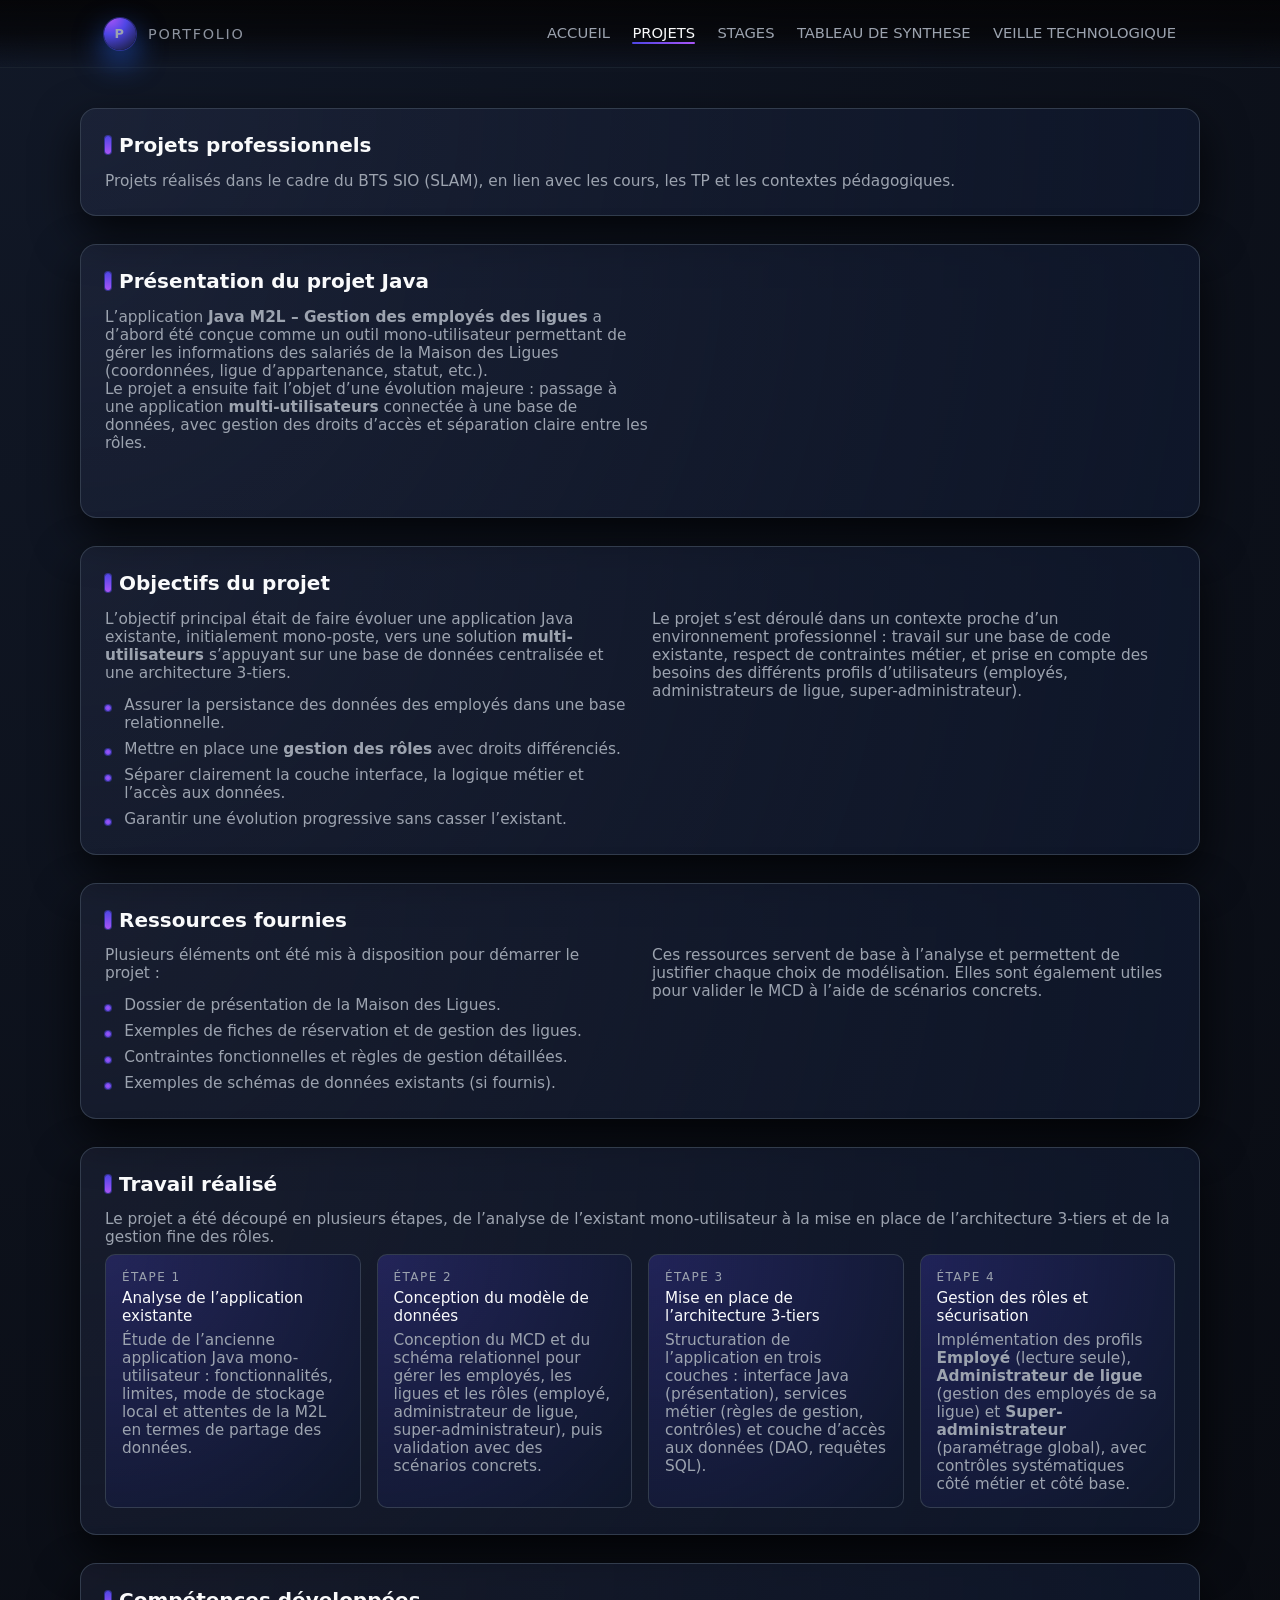
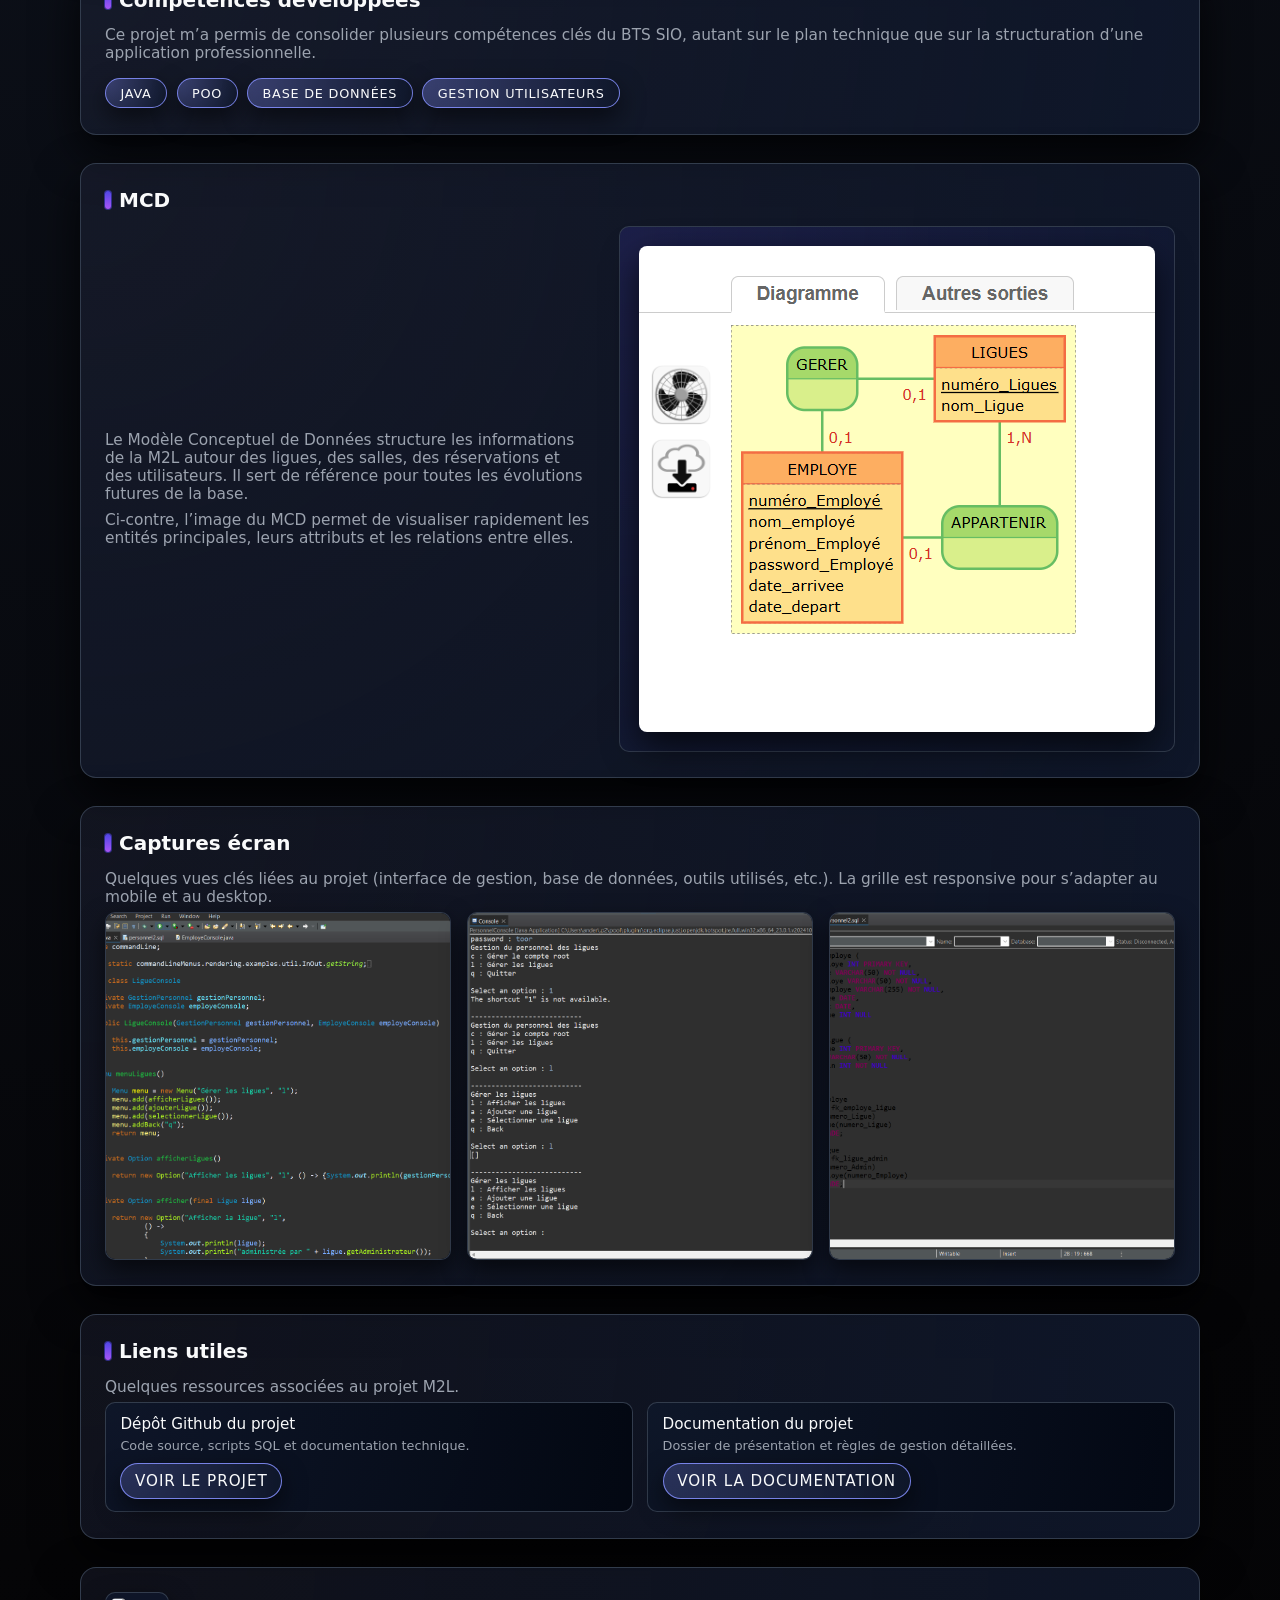
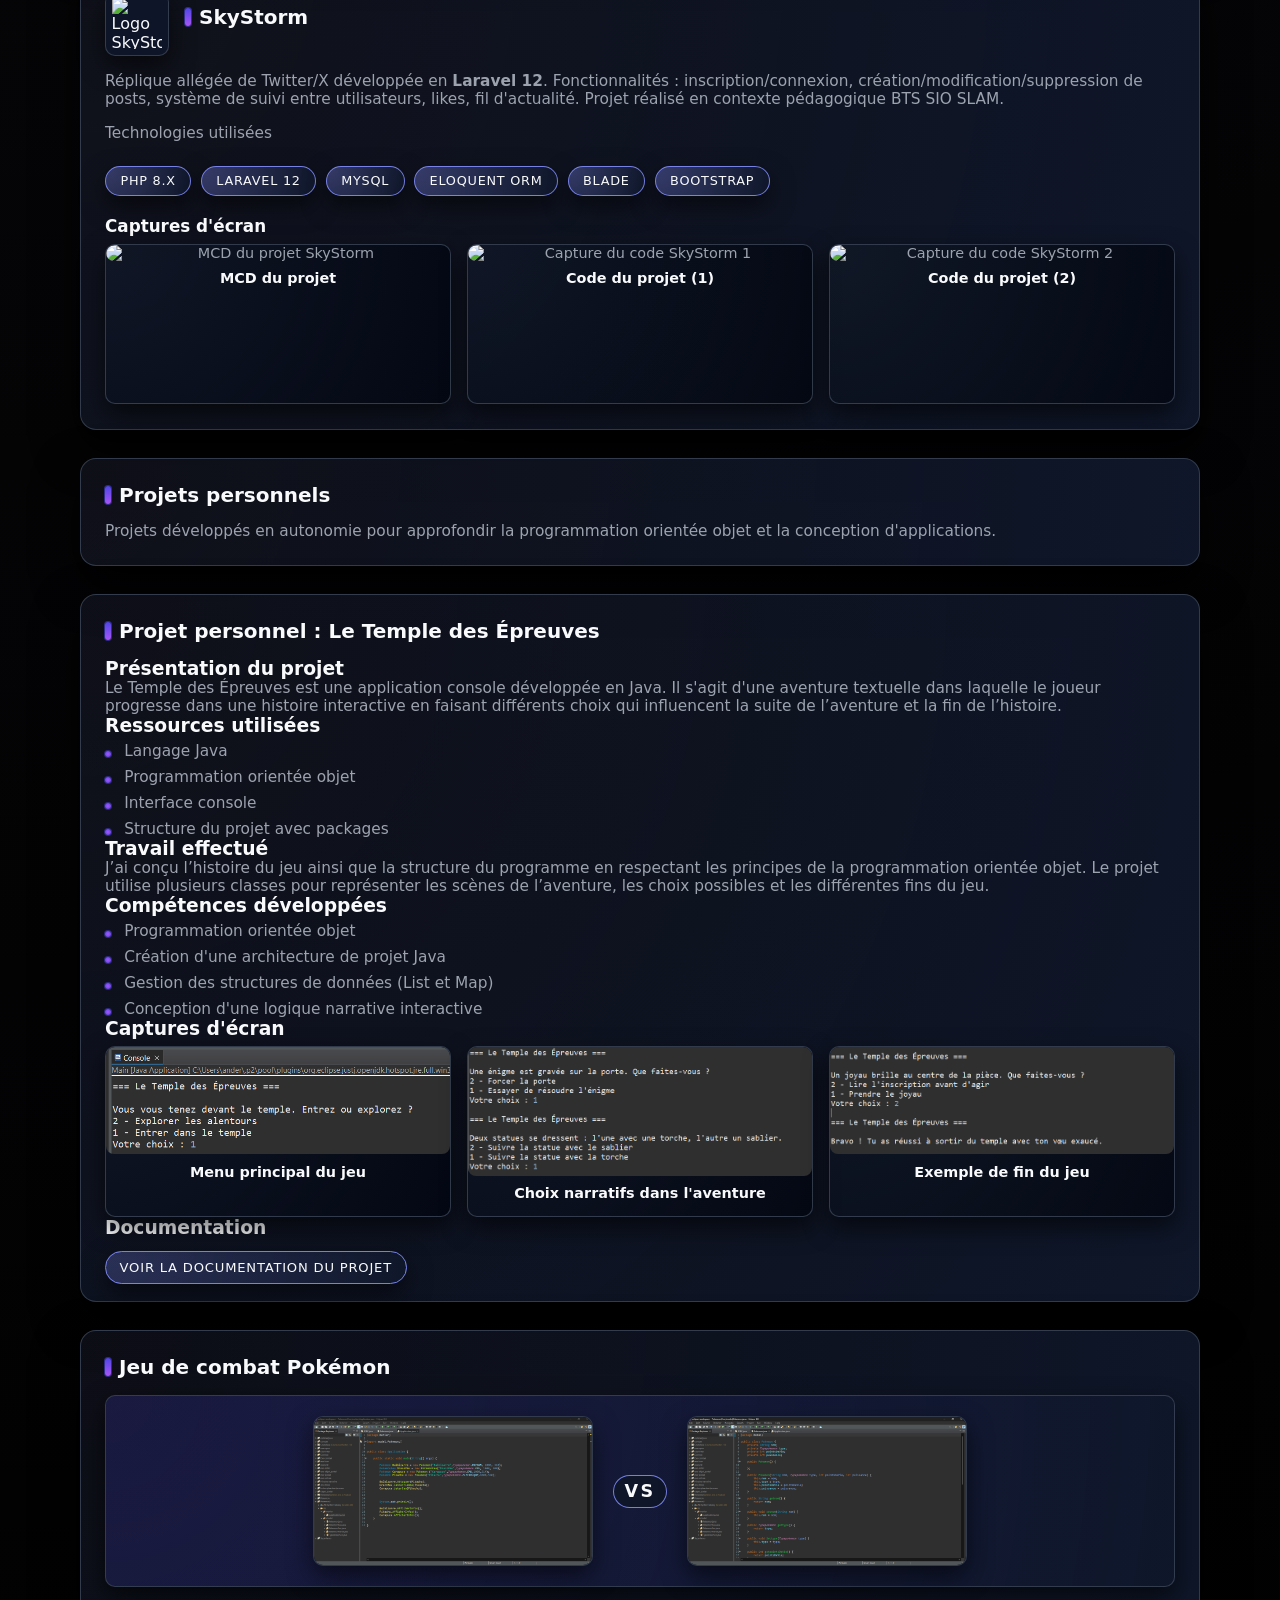
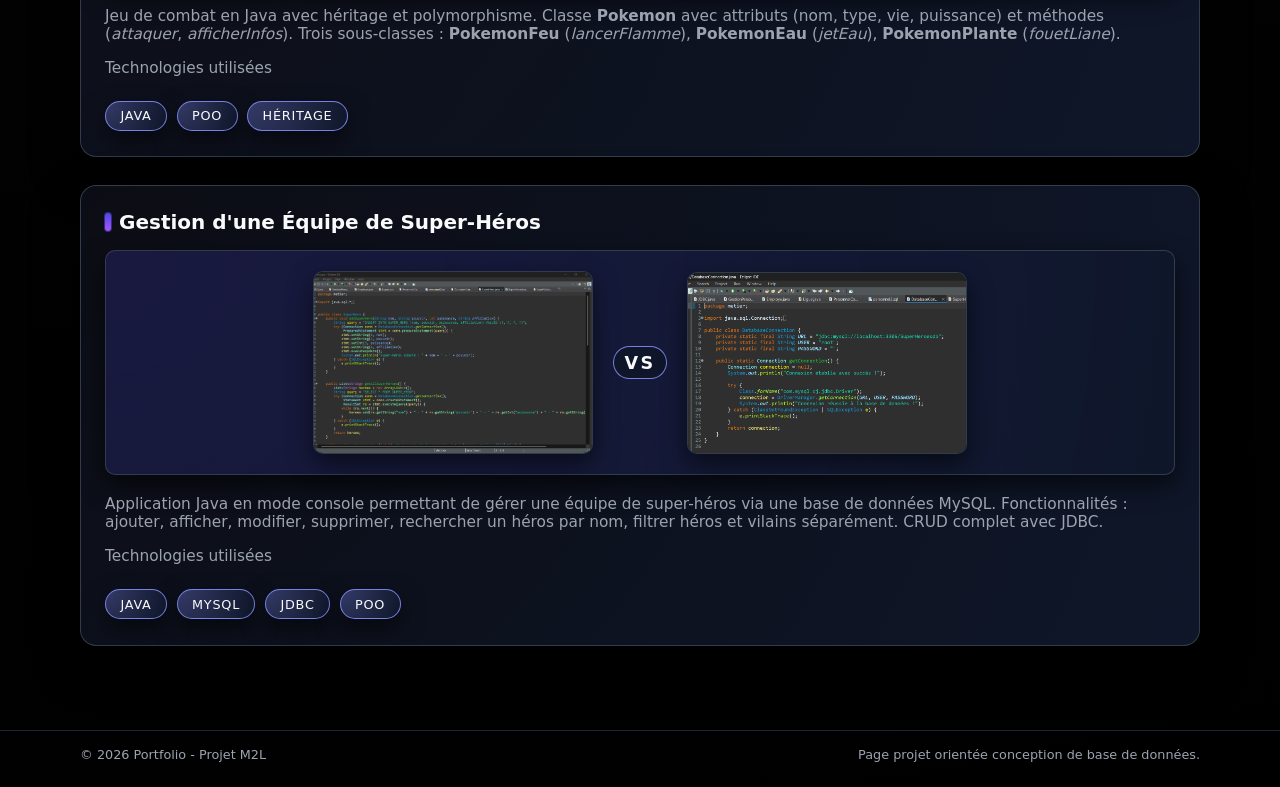
==== commit fd9553c3: "maj" ====
--- a/projets.html
+++ b/projets.html
@@ -25,6 +25,14 @@
     </header>
 
     <main>
+      <section class="container" id="projets-professionnels-intro">
+        <h2>Projets professionnels</h2>
+        <p class="muted">
+          Projets réalisés dans le cadre du BTS SIO (SLAM), en lien avec les cours, les TP et les contextes
+          pédagogiques.
+        </p>
+      </section>
+
       <section class="container" id="presentation">
         <h2>Présentation du projet Java</h2>
         <div class="intro">
@@ -208,6 +216,58 @@
         </div>
       </section>
 
+      <section class="container projet-card" id="projet-skystorm">
+        <div class="projet-card-header">
+          <img
+            src="https://raw.githubusercontent.com/Max13/SkyStorm/master/resources/img/logo.png"
+            alt="Logo SkyStorm"
+            class="projet-logo"
+          />
+          <h2>SkyStorm</h2>
+        </div>
+
+        <div class="text-block">
+          <p>
+            Réplique allégée de Twitter/X développée en <strong>Laravel 12</strong>. Fonctionnalités&nbsp;:
+            inscription/connexion, création/modification/suppression de posts, système de suivi entre
+            utilisateurs, likes, fil d'actualité. Projet réalisé en contexte pédagogique BTS SIO SLAM.
+          </p>
+          <p class="muted" style="margin-top: 0.5rem;">Technologies utilisées</p>
+          <div class="skills-badges">
+            <span class="skill-badge">PHP 8.x</span>
+            <span class="skill-badge">Laravel 12</span>
+            <span class="skill-badge">MySQL</span>
+            <span class="skill-badge">Eloquent ORM</span>
+            <span class="skill-badge">Blade</span>
+            <span class="skill-badge">Bootstrap</span>
+          </div>
+        </div>
+
+        <h3>Captures d'écran</h3>
+        <div class="cards-grid">
+          <div class="card">
+            <img src="Asset/images/skystorm-mcd.png" class="lightbox-trigger" alt="MCD du projet SkyStorm" />
+            <h4>MCD du projet</h4>
+          </div>
+          <div class="card">
+            <img src="Asset/images/skystorm-code-1.png" class="lightbox-trigger" alt="Capture du code SkyStorm 1" />
+            <h4>Code du projet (1)</h4>
+          </div>
+          <div class="card">
+            <img src="Asset/images/skystorm-code-2.png" class="lightbox-trigger" alt="Capture du code SkyStorm 2" />
+            <h4>Code du projet (2)</h4>
+          </div>
+        </div>
+      </section>
+
+      <section class="container" id="projets-personnels-intro">
+        <h2>Projets personnels</h2>
+        <p class="muted">
+          Projets développés en autonomie pour approfondir la programmation orientée objet et la conception
+          d'applications.
+        </p>
+      </section>
+
       <section class="container" id="projet-temple-epreuves">
         <h2>Projet personnel : Le Temple des Épreuves</h2>
 
@@ -263,9 +323,67 @@
 
         <h3>Documentation</h3>
         <br>
-        <a href="assets/docs/sujet-histoire-narrative.pdf" target="_blank" class="btn-link">
+        <a href="Asset/Documentation/sujet histoire narrative.pdf" target="_blank" class="btn-link">
           Voir la documentation du projet
         </a>
+      </section>
+
+      <section class="container projet-card" id="projet-pokemon-combat">
+        <h2>Jeu de combat Pokémon</h2>
+
+        <div class="projet-combat-visual">
+          <div class="combat-pokemon combat-pokemon--left">
+            <img src="Asset/images/pokemon.png" alt="Pokémon de type Feu en position de combat" />
+          </div>
+          <span class="combat-vs" aria-hidden="true">VS</span>
+          <div class="combat-pokemon combat-pokemon--right">
+            <img src="Asset/images/pokemon 2.png" alt="Pokémon de type Eau en position de combat" />
+          </div>
+        </div>
+
+        <div class="text-block">
+          <p>
+            Jeu de combat en Java avec héritage et polymorphisme. Classe <strong>Pokemon</strong> avec
+            attributs (nom, type, vie, puissance) et méthodes (<em>attaquer</em>, <em>afficherInfos</em>).
+            Trois sous-classes&nbsp;: <strong>PokemonFeu</strong> (<em>lancerFlamme</em>),
+            <strong>PokemonEau</strong> (<em>jetEau</em>), <strong>PokemonPlante</strong> (<em>fouetLiane</em>).
+          </p>
+          <p class="muted" style="margin-top: 0.5rem;">Technologies utilisées</p>
+          <div class="skills-badges">
+            <span class="skill-badge">Java</span>
+            <span class="skill-badge">POO</span>
+            <span class="skill-badge">Héritage</span>
+          </div>
+        </div>
+      </section>
+
+      <section class="container projet-card" id="projet-super-heros">
+        <h2>Gestion d'une Équipe de Super-Héros</h2>
+
+        <div class="projet-combat-visual">
+          <div class="combat-pokemon combat-pokemon--left">
+            <img src="Asset/images/super hero.png" alt="Super-héros de l'équipe" />
+          </div>
+          <span class="combat-vs" aria-hidden="true">VS</span>
+          <div class="combat-pokemon combat-pokemon--right">
+            <img src="Asset/images/data base superhero.png" alt="Vilain affrontant l'équipe de super-héros" />
+          </div>
+        </div>
+
+        <div class="text-block">
+          <p>
+            Application Java en mode console permettant de gérer une équipe de super-héros via une base de
+            données MySQL. Fonctionnalités&nbsp;: ajouter, afficher, modifier, supprimer, rechercher un héros
+            par nom, filtrer héros et vilains séparément. CRUD complet avec JDBC.
+          </p>
+          <p class="muted" style="margin-top: 0.5rem;">Technologies utilisées</p>
+          <div class="skills-badges">
+            <span class="skill-badge">Java</span>
+            <span class="skill-badge">MySQL</span>
+            <span class="skill-badge">JDBC</span>
+            <span class="skill-badge">POO</span>
+          </div>
+        </div>
       </section>
     </main>
 
--- a/Styles.css
+++ b/Styles.css
@@ -521,6 +521,96 @@
     color: var(--text-main);
   }
 
+  /* Carte projet – en-tête avec logo */
+  .projet-card-header {
+    display: flex;
+    align-items: center;
+    gap: 1rem;
+    margin-bottom: 1rem;
+  }
+
+  .projet-card-header h2 {
+    margin-bottom: 0;
+  }
+
+  .projet-logo {
+    width: 64px;
+    height: 64px;
+    object-fit: contain;
+    border-radius: var(--radius-md);
+    border: 1px solid rgba(55, 65, 81, 0.9);
+    background: rgba(15, 23, 42, 0.95);
+    padding: 0.35rem;
+    box-shadow: 0 10px 25px rgba(0, 0, 0, 0.55);
+  }
+
+  .projet-card h3 {
+    font-size: 1.05rem;
+    margin: 1.25rem 0 0.5rem;
+    color: var(--text-main);
+  }
+
+  /* Carte projet – combat Pokémon */
+  .projet-combat-visual {
+    display: flex;
+    align-items: center;
+    justify-content: center;
+    gap: 1.25rem;
+    margin: 1rem 0 1.25rem;
+    padding: 1.25rem 1rem;
+    border-radius: var(--radius-md);
+    border: 1px solid rgba(55, 65, 81, 0.9);
+    background: radial-gradient(circle at top left, rgba(79, 70, 229, 0.2), rgba(15, 23, 42, 0.98));
+    box-shadow: 0 10px 25px rgba(0, 0, 0, 0.6);
+  }
+
+  .combat-pokemon {
+    flex: 1;
+    max-width: 280px;
+    overflow: hidden;
+    border-radius: var(--radius-md);
+    border: 1px solid rgba(55, 65, 81, 0.9);
+    background: rgba(3, 7, 18, 0.9);
+    box-shadow: 0 10px 25px rgba(0, 0, 0, 0.55);
+  }
+
+  .combat-pokemon img {
+    display: block;
+    width: 100%;
+    height: auto;
+    object-fit: contain;
+    transform: scale(1);
+    transition: transform var(--transition-fast);
+  }
+
+  .combat-pokemon:hover img {
+    transform: scale(1.08);
+  }
+
+  .combat-vs {
+    flex-shrink: 0;
+    font-size: 1.1rem;
+    font-weight: 700;
+    letter-spacing: 0.14em;
+    color: var(--text-main);
+    padding: 0.35rem 0.65rem;
+    border-radius: 999px;
+    border: 1px solid rgba(129, 140, 248, 0.9);
+    background: rgba(15, 23, 42, 0.95);
+  }
+
+  @media (max-width: 720px) {
+    .projet-combat-visual {
+      flex-direction: column;
+      gap: 0.9rem;
+    }
+
+    .combat-pokemon {
+      max-width: 100%;
+      width: 100%;
+    }
+  }
+
   .links-list {
     display: grid;
     grid-template-columns: repeat(auto-fit, minmax(210px, 1fr));
@@ -581,6 +671,16 @@
     gap: 1.1rem;
   }
 
+  .synthese-image {
+    display: block;
+    max-width: 100%;
+    width: 100%;
+    height: auto;
+    border-radius: var(--radius-md);
+    border: 1px solid rgba(55, 65, 81, 0.9);
+    box-shadow: 0 14px 35px rgba(0, 0, 0, 0.7);
+  }
+
   .synthese-viewer {
     border-radius: var(--radius-md);
     border: 1px dashed rgba(75, 85, 99, 0.9);
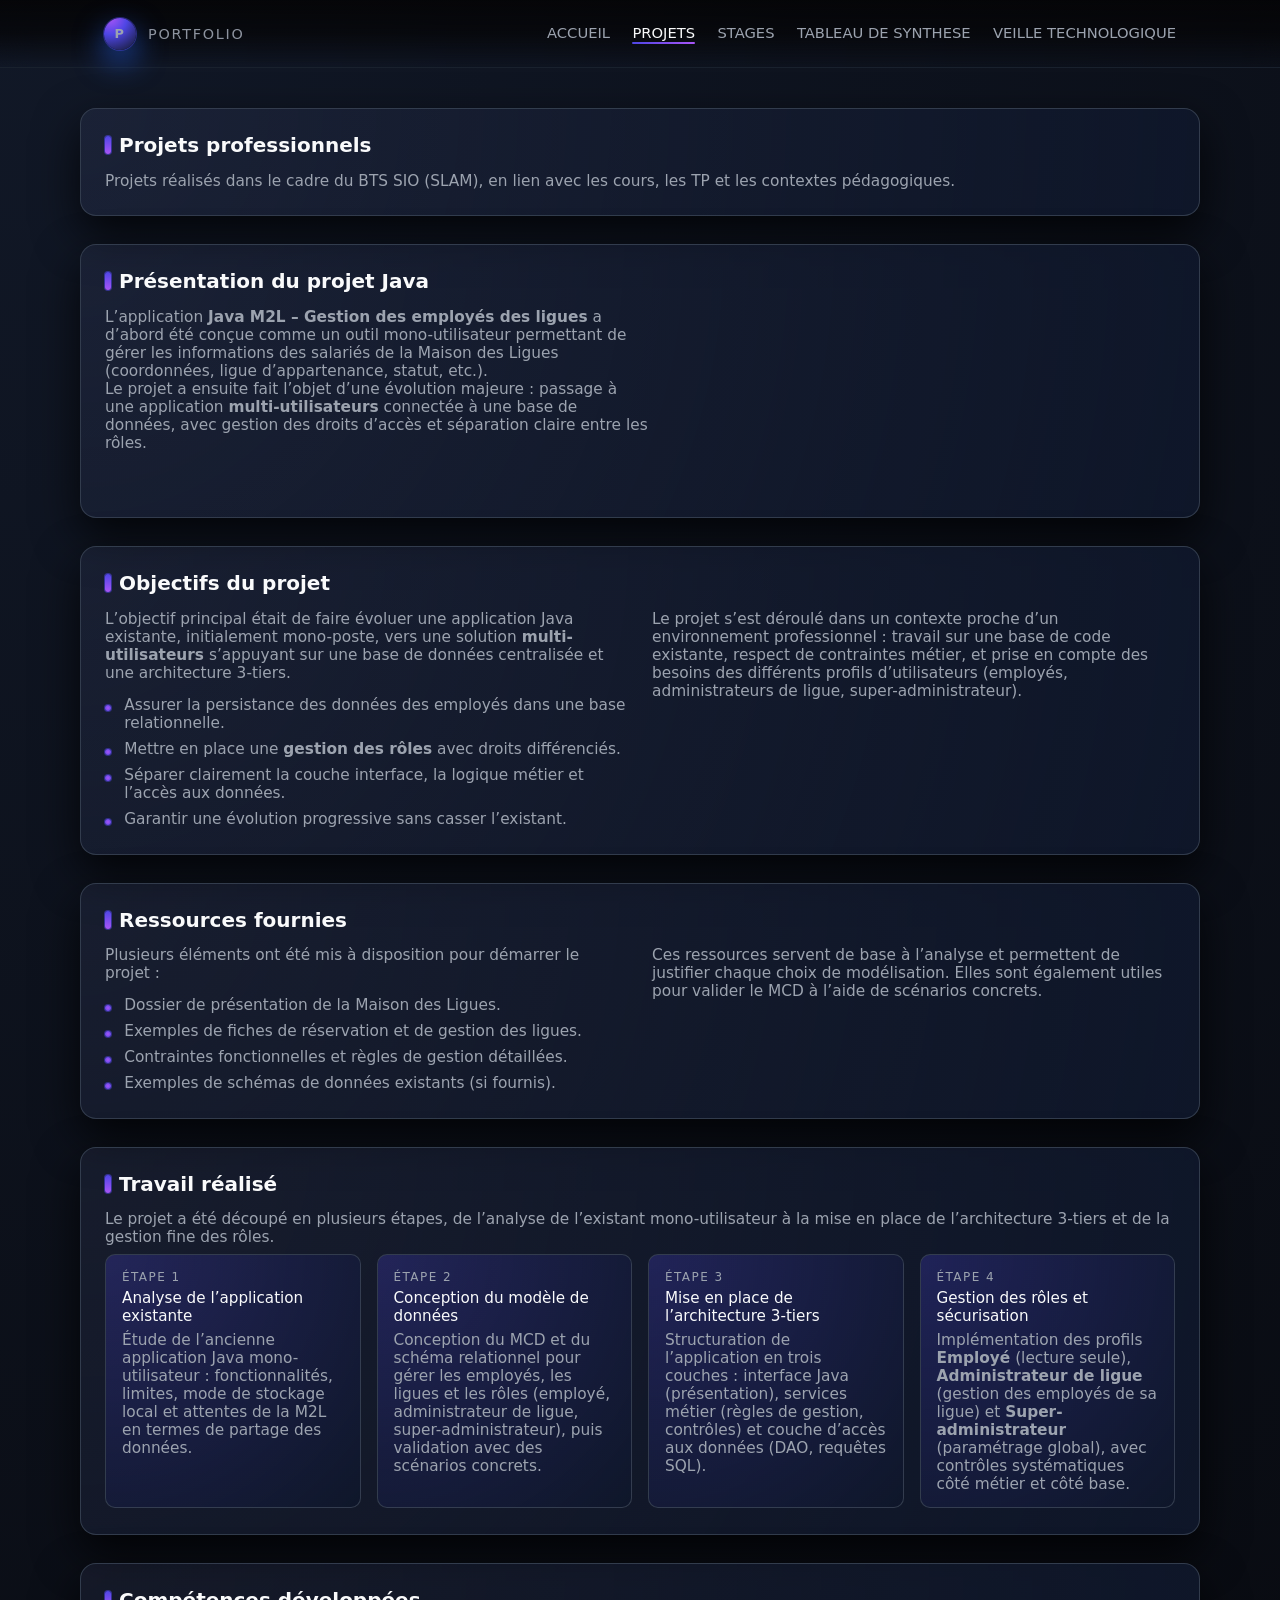
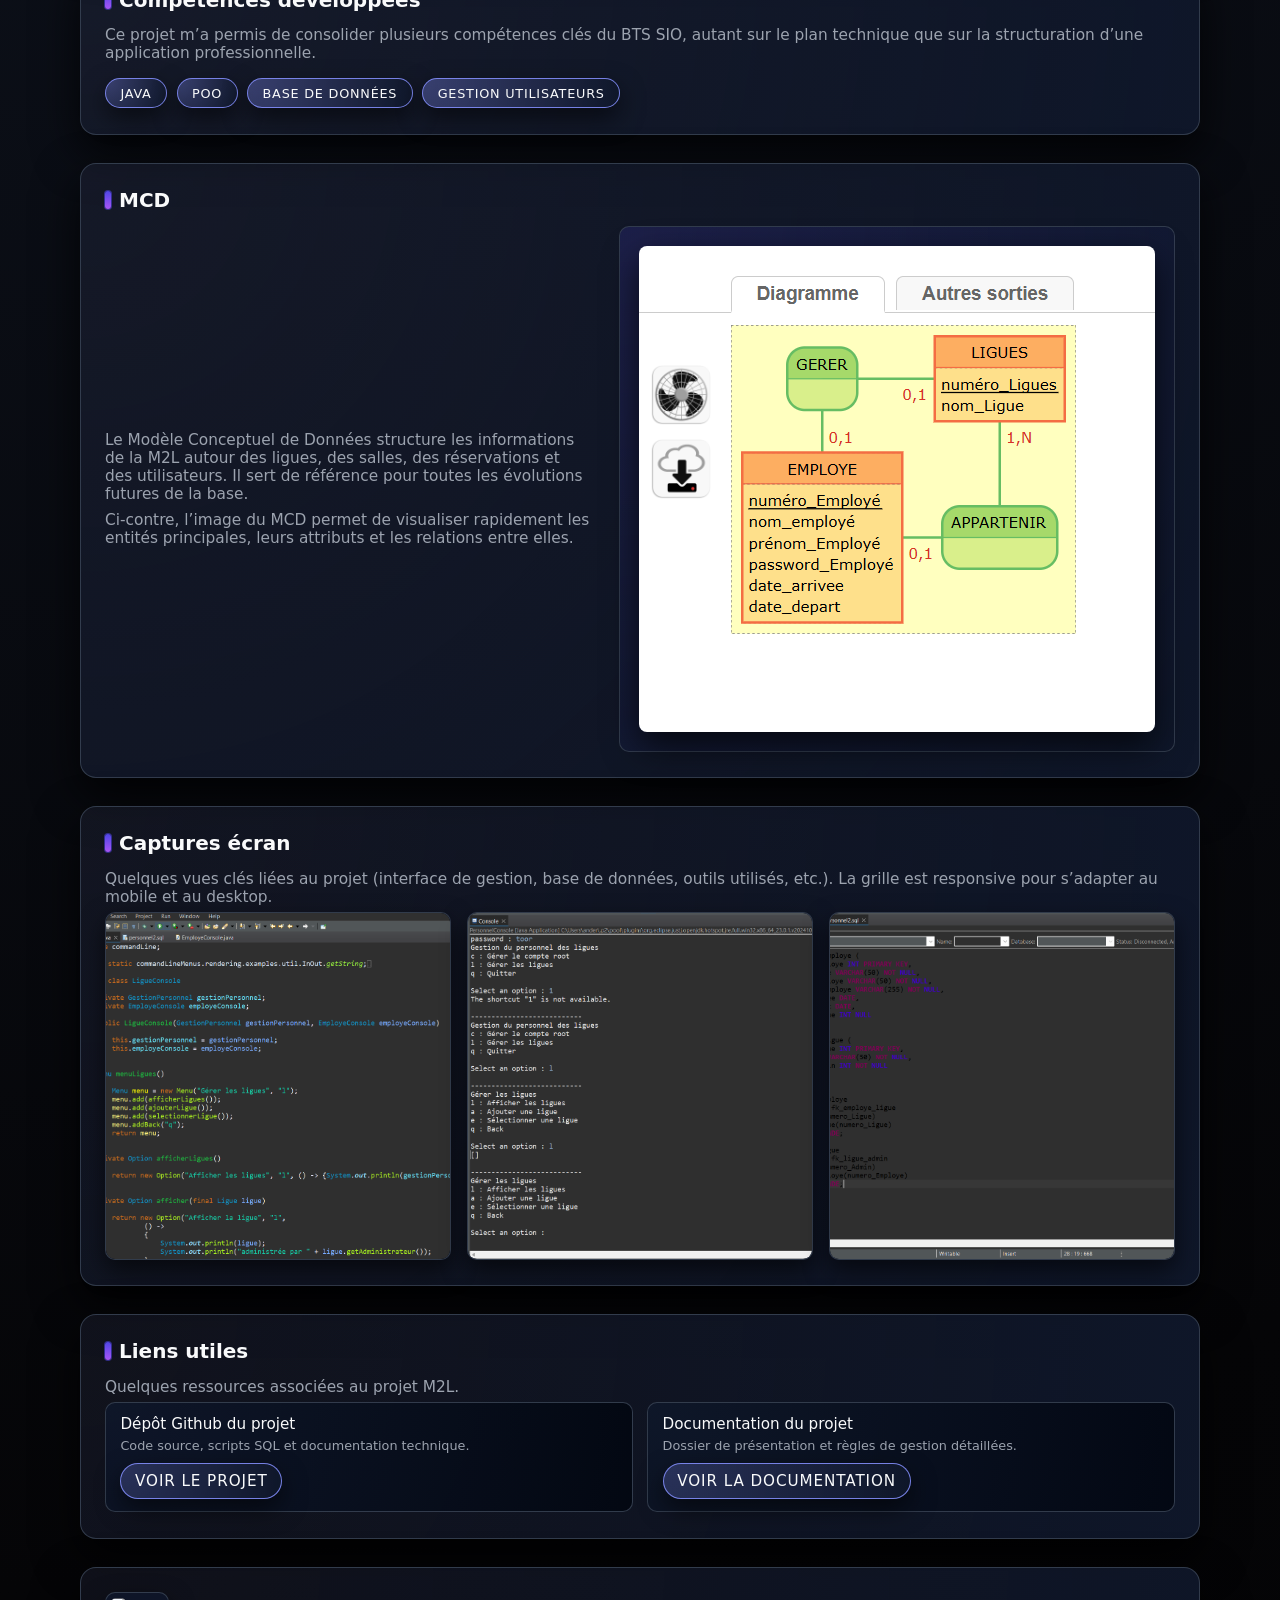
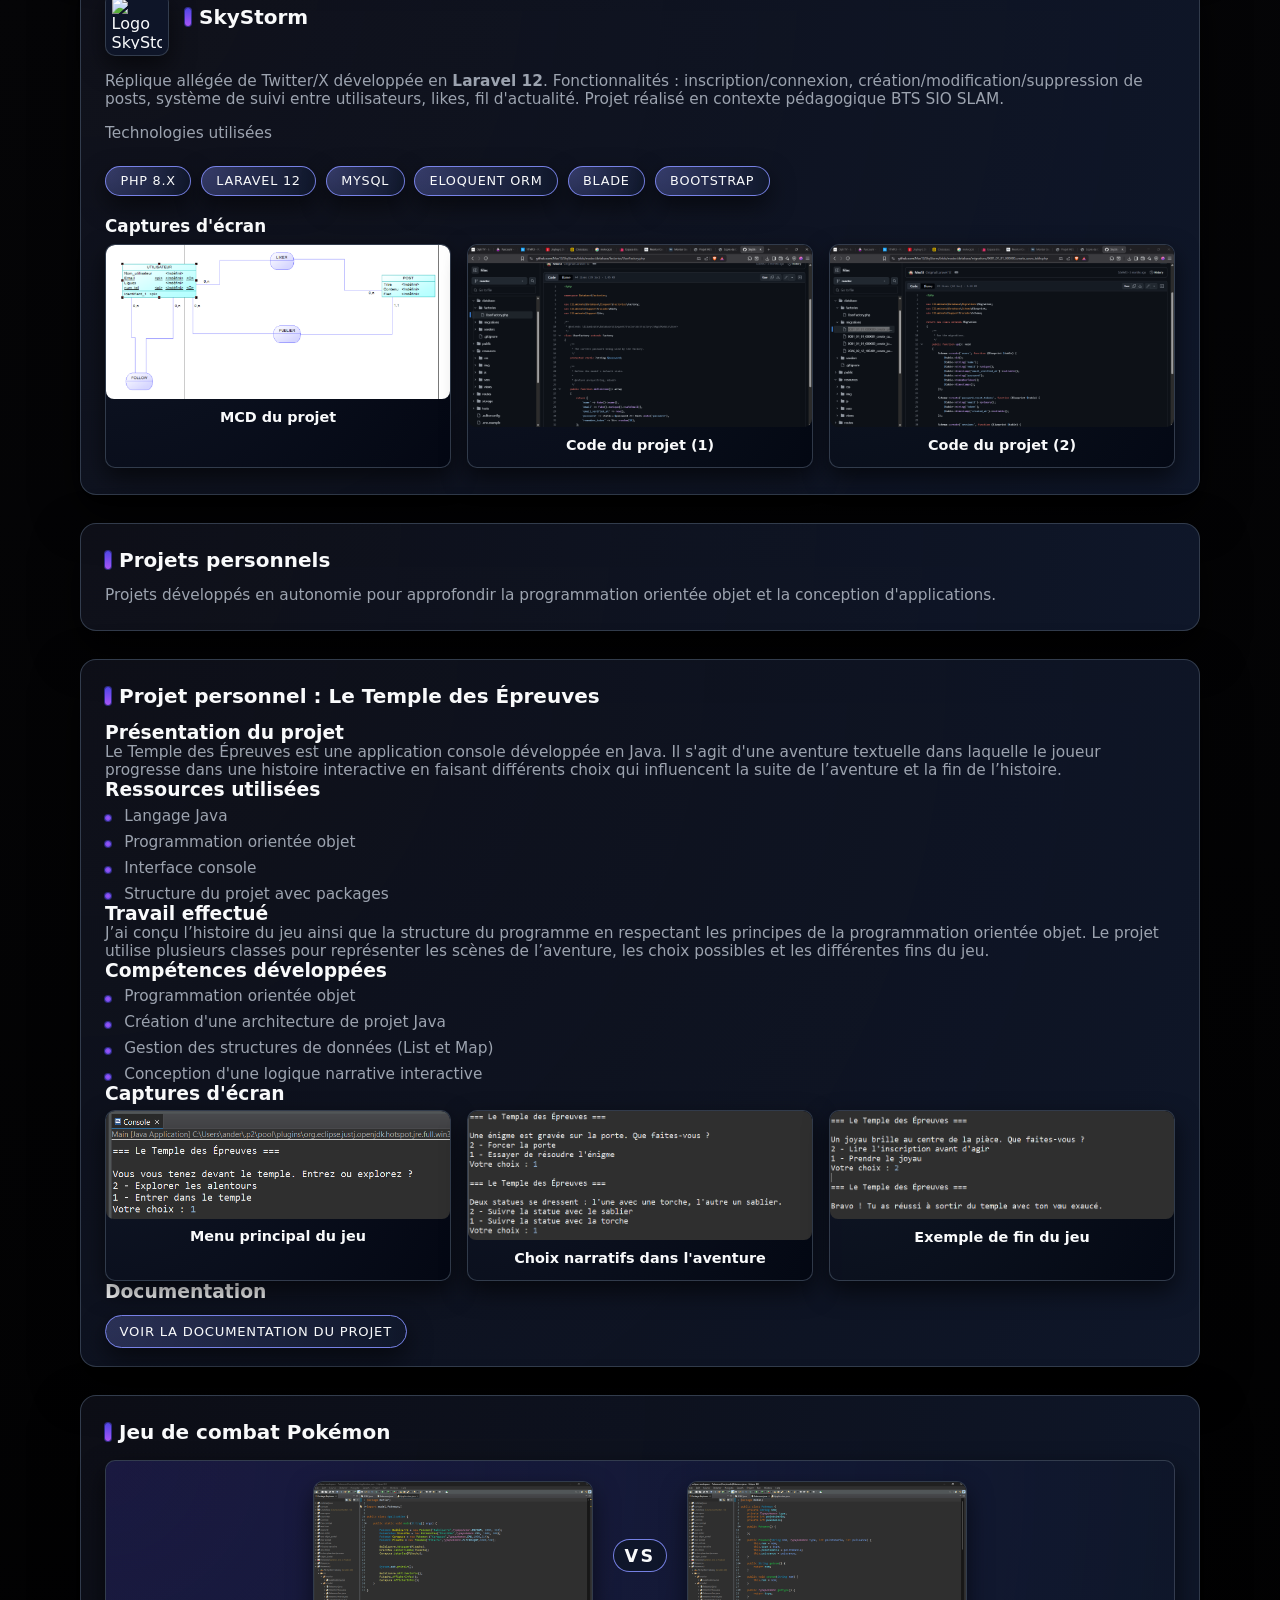
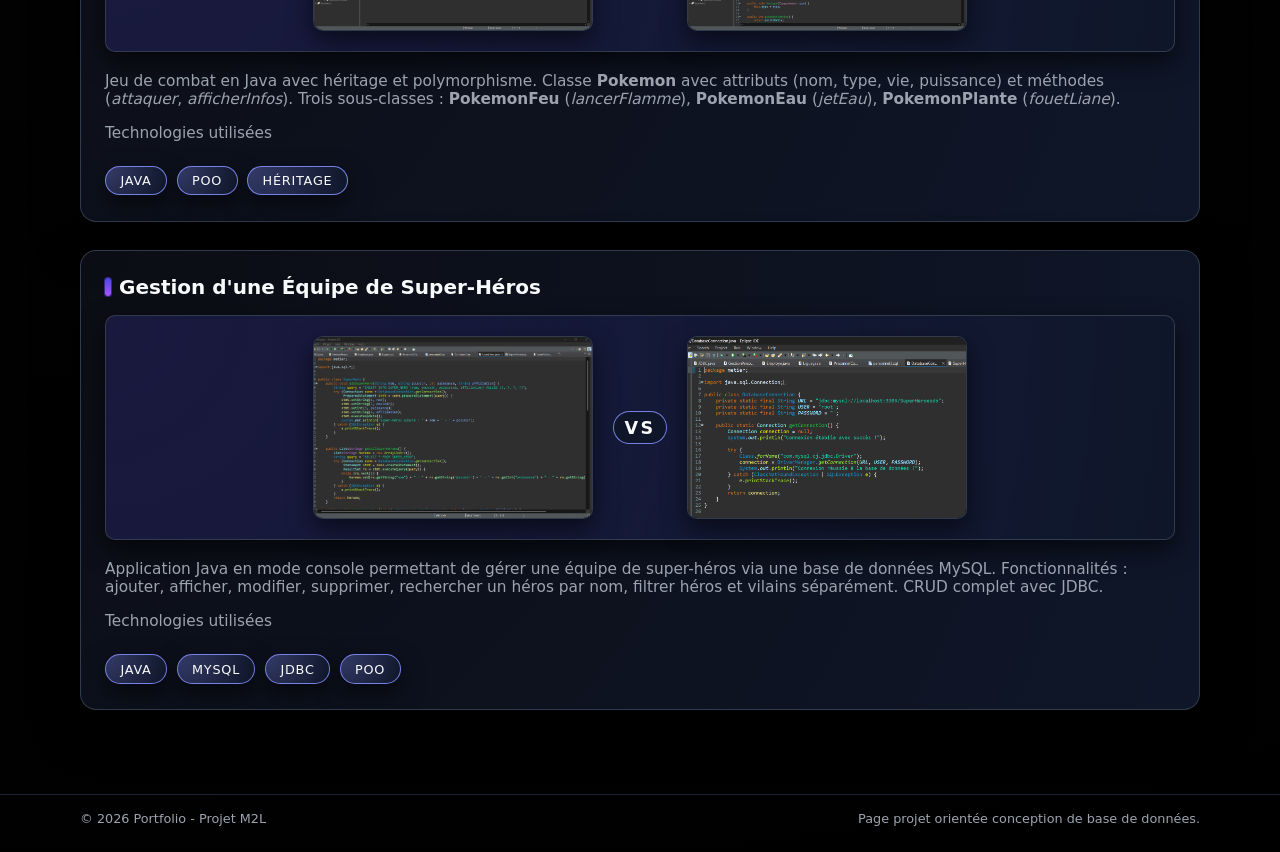
==== commit d930e453: "maj" ====
--- a/projets.html
+++ b/projets.html
@@ -246,15 +246,15 @@
         <h3>Captures d'écran</h3>
         <div class="cards-grid">
           <div class="card">
-            <img src="Asset/images/skystorm-mcd.png" class="lightbox-trigger" alt="MCD du projet SkyStorm" />
+            <img src="Asset/images/mcd-skytorm.png" class="lightbox-trigger" alt="MCD du projet SkyStorm" />
             <h4>MCD du projet</h4>
           </div>
           <div class="card">
-            <img src="Asset/images/skystorm-code-1.png" class="lightbox-trigger" alt="Capture du code SkyStorm 1" />
+            <img src="Asset/images/sky1.png" class="lightbox-trigger" alt="Capture du code SkyStorm 1" />
             <h4>Code du projet (1)</h4>
           </div>
           <div class="card">
-            <img src="Asset/images/skystorm-code-2.png" class="lightbox-trigger" alt="Capture du code SkyStorm 2" />
+            <img src="Asset/images/sky2.png" class="lightbox-trigger" alt="Capture du code SkyStorm 2" />
             <h4>Code du projet (2)</h4>
           </div>
         </div>
